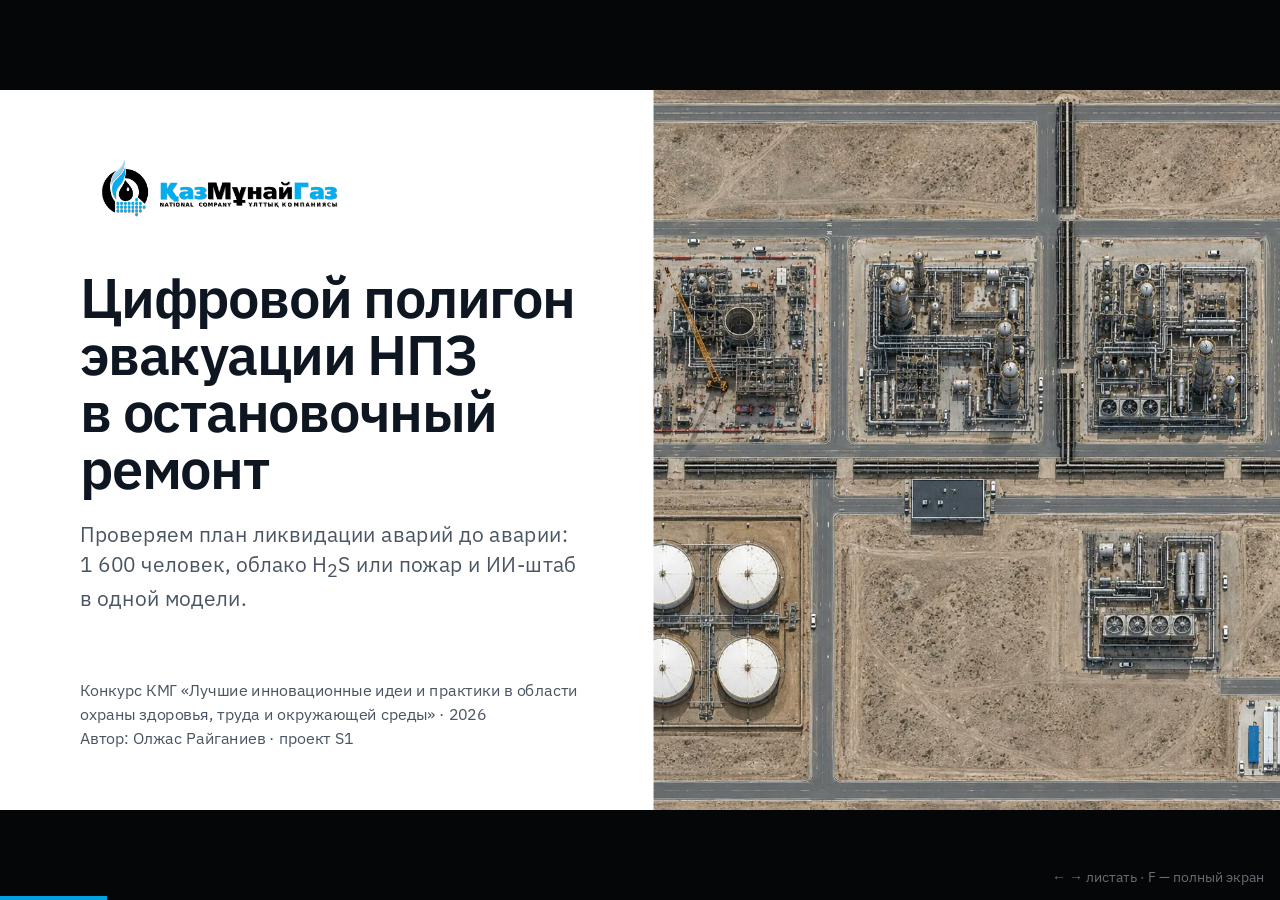
==== presentation/index.html @ f390bd60 "Презентация для конкурса и демо-видео на сайте presentation/: 12 слайдов с логотипом КМГ, анимациями" ====
<!doctype html>
<html lang="ru">
<head>
<meta charset="utf-8">
<meta name="viewport" content="width=device-width,initial-scale=1">
<title>S1 · Цифровой полигон эвакуации НПЗ — презентация</title>
<style>
@font-face{font-family:'IBM Plex Sans';font-weight:400;font-style:normal;font-display:block;src:url(assets/fonts/IBMPlexSans-400-6.woff2) format('woff2');unicode-range:U+0460-052F, U+1C80-1C8A, U+20B4, U+2DE0-2DFF, U+A640-A69F, U+FE2E-FE2F}
@font-face{font-family:'IBM Plex Sans';font-weight:400;font-style:normal;font-display:block;src:url(assets/fonts/IBMPlexSans-400-7.woff2) format('woff2');unicode-range:U+0301, U+0400-045F, U+0490-0491, U+04B0-04B1, U+2116}
@font-face{font-family:'IBM Plex Sans';font-weight:400;font-style:normal;font-display:block;src:url(assets/fonts/IBMPlexSans-400-8.woff2) format('woff2');unicode-range:U+0000-00FF, U+0131, U+0152-0153, U+02BB-02BC, U+02C6, U+02DA, U+02DC, U+0304, U+0308, U+0329, U+2000-206F, U+20AC, U+2122, U+2191, U+2193, U+2212, U+2215, U+FEFF, U+FFFD}
@font-face{font-family:'IBM Plex Sans';font-weight:500;font-style:normal;font-display:block;src:url(assets/fonts/IBMPlexSans-500-9.woff2) format('woff2');unicode-range:U+0460-052F, U+1C80-1C8A, U+20B4, U+2DE0-2DFF, U+A640-A69F, U+FE2E-FE2F}
@font-face{font-family:'IBM Plex Sans';font-weight:500;font-style:normal;font-display:block;src:url(assets/fonts/IBMPlexSans-500-10.woff2) format('woff2');unicode-range:U+0301, U+0400-045F, U+0490-0491, U+04B0-04B1, U+2116}
@font-face{font-family:'IBM Plex Sans';font-weight:500;font-style:normal;font-display:block;src:url(assets/fonts/IBMPlexSans-500-11.woff2) format('woff2');unicode-range:U+0000-00FF, U+0131, U+0152-0153, U+02BB-02BC, U+02C6, U+02DA, U+02DC, U+0304, U+0308, U+0329, U+2000-206F, U+20AC, U+2122, U+2191, U+2193, U+2212, U+2215, U+FEFF, U+FFFD}
@font-face{font-family:'IBM Plex Sans';font-weight:600;font-style:normal;font-display:block;src:url(assets/fonts/IBMPlexSans-600-12.woff2) format('woff2');unicode-range:U+0460-052F, U+1C80-1C8A, U+20B4, U+2DE0-2DFF, U+A640-A69F, U+FE2E-FE2F}
@font-face{font-family:'IBM Plex Sans';font-weight:600;font-style:normal;font-display:block;src:url(assets/fonts/IBMPlexSans-600-13.woff2) format('woff2');unicode-range:U+0301, U+0400-045F, U+0490-0491, U+04B0-04B1, U+2116}
@font-face{font-family:'IBM Plex Sans';font-weight:600;font-style:normal;font-display:block;src:url(assets/fonts/IBMPlexSans-600-14.woff2) format('woff2');unicode-range:U+0000-00FF, U+0131, U+0152-0153, U+02BB-02BC, U+02C6, U+02DA, U+02DC, U+0304, U+0308, U+0329, U+2000-206F, U+20AC, U+2122, U+2191, U+2193, U+2212, U+2215, U+FEFF, U+FFFD}

:root{--ink:#0e1621;--muted:#4a5563;--line:#e3e7ec;--paper:#ffffff;--soft:#f3f6f9;--kmg:#00a3e0;--kmg-ink:#0a6e98;--navy:#0b2a4a;--night:#0c0d10;--night-2:#15161b;--night-line:#2a2b31;--on-night:#f4f4f5;--on-night-2:#b4b6bb;--haz:#d6304b;--haz-n:#f0566f;--fix:#1b6c80;--ok:#1e7b4f}
*{box-sizing:border-box;margin:0;padding:0}
html,body{height:100%;background:#050608;overflow:hidden}
body{font-family:'IBM Plex Sans',system-ui,sans-serif;color:var(--ink);-webkit-font-smoothing:antialiased}
::selection{background:var(--kmg);color:#fff}
#stage{position:absolute;left:50%;top:50%;width:1920px;height:1080px;transform-origin:0 0}
.slide{position:absolute;inset:0;overflow:hidden;opacity:0;visibility:hidden;transition:opacity .55s cubic-bezier(.2,.7,.2,1),transform .55s cubic-bezier(.2,.7,.2,1),visibility 0s .55s;transform:scale(.985)}
.slide.on{opacity:1;visibility:visible;transform:none;transition:opacity .55s cubic-bezier(.2,.7,.2,1),transform .55s cubic-bezier(.2,.7,.2,1),visibility 0s}
.light{background:var(--paper);color:var(--ink)}
.dark{background:var(--night);color:var(--on-night)}
[data-a]{opacity:0;transform:translateY(26px);transition:opacity .7s cubic-bezier(.2,.7,.2,1),transform .7s cubic-bezier(.2,.7,.2,1)}
.on [data-a]{opacity:1;transform:none}
.pad{position:absolute;inset:0;padding:110px 120px 120px}
.top{position:absolute;left:120px;right:120px;top:52px;display:flex;justify-content:space-between;align-items:center;font-size:22px;color:var(--muted)}
.dark .top{color:var(--on-night-2)}
.top img{height:58px;width:auto}
.num{position:absolute;right:120px;bottom:46px;font-size:22px;color:var(--muted);font-variant-numeric:tabular-nums}
.dark .num{color:var(--on-night-2)}
h1{font-size:96px;font-weight:600;letter-spacing:-.025em;line-height:1.02;text-wrap:balance}
h2{font-size:68px;font-weight:600;letter-spacing:-.02em;line-height:1.06;text-wrap:balance;max-width:1600px}
h3{font-size:34px;font-weight:600;line-height:1.2}
p{font-size:30px;line-height:1.45}
.lead{font-size:36px;line-height:1.4;color:var(--muted);max-width:1500px}
.dark .lead{color:var(--on-night-2)}
.k{color:var(--kmg-ink)}.dark .k{color:var(--kmg)}
.haz{color:var(--haz)}.dark .haz{color:var(--haz-n)}
.tab{font-variant-numeric:tabular-nums}
/* 1. титул */
.title-l{position:absolute;left:0;top:0;bottom:0;width:980px;padding:90px 110px 90px 120px;display:flex;flex-direction:column;background:#fff}
.title-l img{width:420px;height:auto}
.title-l h1{margin-top:auto;font-size:84px}
.title-l .lead{margin-top:34px;font-size:32px}
.title-l .meta{margin-top:auto;padding-top:46px;font-size:24px;color:var(--muted);line-height:1.5}
.title-r{position:absolute;left:980px;top:0;right:0;bottom:0;overflow:hidden}
.title-r img{position:absolute;inset:0;width:100%;height:100%;object-fit:cover;animation:drift 24s ease-in-out infinite alternate}
.title-r svg{position:absolute;inset:0}
@keyframes drift{from{transform:scale(1.08) translate(-1%,0)}to{transform:scale(1.18) translate(-4%,-2%)}}
/* фон-снимок для тёмных слайдов */
.bgimg{position:absolute;inset:0;background:url(assets/img/ortho.jpg) center/cover;opacity:.22}
/* строки проблемы */
.rows{margin-top:56px;display:grid;gap:4px;max-width:1500px}
.row{display:grid;grid-template-columns:440px 1fr;gap:40px;padding:22px 0;border-top:1px solid var(--night-line);font-size:32px;line-height:1.35}
.row b{font-weight:600}
.row span{color:var(--on-night-2)}
/* три колонки */
.cols{display:grid;grid-template-columns:repeat(3,1fr);gap:28px;margin-top:72px}
.card{background:var(--soft);border-radius:18px;padding:48px 46px 56px}
.card h3{margin-bottom:16px}
.card p{font-size:30px;line-height:1.45;color:var(--muted)}
.dark .card{background:var(--night-2)}
.dark .card p{color:var(--on-night-2)}
.statement{margin-top:56px;font-size:40px;font-weight:600;line-height:1.3;max-width:1550px;padding-left:0}
/* схема решения */
.flow{display:grid;grid-template-columns:1fr 70px 1.25fr 70px 1fr;align-items:stretch;margin-top:58px}
.flow .col{background:var(--soft);border-radius:18px;padding:34px 36px}
.flow .col.mid{background:var(--navy);color:#fff}
.flow .col h3{font-size:28px;color:var(--kmg-ink);margin-bottom:18px;font-weight:600}
.flow .col.mid h3{color:#7fd3f2}
.flow ul{list-style:none;display:grid;gap:16px}
.flow li{font-size:27px;line-height:1.35}
.flow li small{display:block;font-size:22px;color:var(--muted);margin-top:2px}
.flow .col.mid li small{color:#b9c8da}
.arrow{display:flex;align-items:center;justify-content:center}
.arrow svg{width:46px;height:46px}
.note{margin-top:36px;font-size:26px;color:var(--muted)}
.dark .note{color:var(--on-night-2)}
/* видео */
.vid{position:absolute;left:240px;top:200px;width:1440px;height:810px;border-radius:18px;overflow:hidden;background:#000;border:1px solid var(--night-line)}
.vid video{width:100%;height:100%;display:block;background:#000}
/* итог */
.trio{display:grid;grid-template-columns:repeat(3,1fr);gap:28px;margin-top:44px}
.trio .t{background:var(--night-2);border-radius:20px;padding:30px 40px 34px}
.trio .n{font-size:160px;font-weight:600;line-height:.9;letter-spacing:-.045em;font-variant-numeric:tabular-nums}
.trio .l{margin-top:22px;font-size:30px;line-height:1.3}
.trio .s{margin-top:8px;font-size:24px;color:var(--on-night-2)}
table{border-collapse:collapse;width:100%;font-size:25px;margin-top:26px}
th{font-weight:400;color:var(--on-night-2);text-align:left;padding:12px 16px;font-size:22px}
td{padding:10px 16px;border-top:1px solid var(--night-line)}
td.r,th.r{text-align:right;font-variant-numeric:tabular-nums}
.light th{color:var(--muted)}.light td{border-top-color:var(--line)}
/* инсайты и вклад мер */
.two{display:grid;grid-template-columns:1.05fr 1fr;gap:70px;margin-top:56px}
.ins{display:grid;gap:30px}
.ins div{font-size:30px;line-height:1.38}
.ins b{font-weight:600}
.bars{display:grid;gap:22px}
.bar{display:grid;grid-template-columns:1fr;gap:8px}
.bar .h{display:flex;justify-content:space-between;font-size:26px}
.bar .h b{font-weight:600;font-variant-numeric:tabular-nums}
.bar .tr{height:16px;border-radius:8px;background:var(--soft);overflow:hidden}
.bar .tr i{display:block;height:100%;width:0;background:var(--fix);border-radius:8px;transition:width 1.1s cubic-bezier(.2,.7,.2,1) .4s}
.bar small{font-size:22px;color:var(--muted)}
/* ОТ: плитки */
.grid6{display:grid;grid-template-columns:repeat(3,1fr);gap:24px;margin-top:56px}
.tile{border:1px solid var(--line);border-radius:18px;padding:32px 36px 36px}
.tile h3{font-size:30px;margin-bottom:12px}
.tile p{font-size:27px;color:var(--muted);line-height:1.42}
.tile .w{font-size:22px;color:var(--kmg-ink);font-weight:500;margin-bottom:14px}
/* критерии */
.crit{display:grid;grid-template-columns:repeat(3,1fr);gap:28px;margin-top:56px}
.crit .c{border-radius:20px;padding:40px 40px 44px;background:var(--soft)}
.crit .cn{font-size:26px;font-weight:600;color:#fff;background:var(--kmg-ink);width:52px;height:52px;border-radius:50%;display:grid;place-items:center;margin-bottom:24px}
.crit h3{font-size:32px;margin-bottom:18px}
.crit ul{list-style:none;display:grid;gap:14px}
.crit li{font-size:28px;line-height:1.4;color:var(--muted);padding-left:24px;position:relative}
.crit li::before{content:"";position:absolute;left:0;top:14px;width:10px;height:10px;border-radius:50%;background:var(--kmg)}
.crit li b{color:var(--ink);font-weight:600}
/* план */
.gantt{margin-top:64px;position:relative}
.weeks{display:grid;grid-template-columns:repeat(16,1fr);gap:6px}
.weeks i{height:22px;border-radius:5px;background:var(--soft)}
.weeks i.a{background:#cfe9f5}.weeks i.b{background:#9fd6ee}.weeks i.c{background:#5cbde6}.weeks i.d{background:var(--kmg-ink)}
.wl{display:grid;grid-template-columns:repeat(16,1fr);gap:6px;margin-top:10px;font-size:20px;color:var(--muted);text-align:center}
.gates{display:grid;grid-template-columns:repeat(4,1fr);gap:24px;margin-top:46px}
.gate{border-top:4px solid var(--kmg-ink);padding-top:20px}
.gate b{display:block;font-size:28px;font-weight:600}
.gate span{display:block;font-size:22px;color:var(--kmg-ink);margin:4px 0 10px;font-weight:500}
.gate p{font-size:26px;color:var(--muted);line-height:1.4}
.need{margin-top:52px;font-size:27px;color:var(--muted);line-height:1.5}
.need b{color:var(--ink);font-weight:600}
/* финал */
.end-links{margin-top:56px;display:grid;gap:18px;font-size:32px}
.end-links span{color:var(--muted);display:inline-block;width:200px}
.end-logo{position:absolute;right:120px;top:90px;width:360px;height:auto}
/* навигация */
#bar{position:fixed;left:0;bottom:0;height:4px;background:var(--kmg);width:0;transition:width .4s;z-index:5}
#hint{position:fixed;right:16px;bottom:14px;font:14px 'IBM Plex Sans',sans-serif;color:#8a8f98;z-index:5;opacity:.75;transition:opacity .4s}
#nav{position:fixed;left:0;right:0;bottom:12px;display:flex;justify-content:center;gap:8px;z-index:5;opacity:0;transition:opacity .25s}
body:hover #nav{opacity:1}
#nav button{font:500 15px 'IBM Plex Sans',sans-serif;border:0;border-radius:999px;padding:8px 16px;background:#20232a;color:#e8eaee;cursor:pointer}
#nav button:hover{background:#2d313a}
#nav button:focus-visible{outline:2px solid var(--kmg);outline-offset:2px}
@media (prefers-reduced-motion:reduce){*,[data-a],.slide{transition:none!important;animation:none!important}}
@media print{html,body{overflow:visible;background:#fff}#stage{position:static;transform:none!important}.slide{position:relative;opacity:1;visibility:visible;transform:none;page-break-after:always;width:1920px;height:1080px}[data-a]{opacity:1;transform:none}#bar,#hint,#nav{display:none}}
</style>
</head>
<body>
<div id="stage">

<!-- 1 -->
<section class="slide light" data-title="Титул">
  <div class="title-l">
    <img src="assets/img/kmg-wide.png" alt="АО НК «КазМунайГаз»" data-a>
    <h1 data-a>Цифровой полигон эвакуации НПЗ в остановочный ремонт</h1>
    <p class="lead" data-a>Проверяем план ликвидации аварий до аварии: 1 600 человек, облако H<sub>2</sub>S или пожар и ИИ-штаб в одной модели.</p>
    <div class="meta" data-a>Конкурс КМГ «Лучшие инновационные идеи и практики в области охраны здоровья, труда и окружающей среды» · 2026<br>Автор: Олжас Райганиев · проект S1</div>
  </div>
  <div class="title-r"><img src="assets/img/ortho.jpg" alt="Вид сверху на площадку НПЗ «Демо» (сгенерированный снимок)">
    <svg viewBox="0 0 940 1080" preserveAspectRatio="none"><defs><radialGradient id="g" cx="0" cy="0" r="1"><stop offset="0" stop-color="#f0566f" stop-opacity=".55"/><stop offset="1" stop-color="#f0566f" stop-opacity="0"/></radialGradient></defs></svg>
  </div>
</section>

<!-- 2 -->
<section class="slide dark" data-title="Проблема">
  <div class="bgimg"></div>
  <div class="top"><span>Проблема</span></div>
  <div class="pad">
    <h2 data-a>В остановочный ремонт ПЛА работает в условиях, под которые его не писали</h2>
    <div class="rows">
      <div class="row" data-a><b>Людей в разы больше</b><span>1 600 на площадке, большинство — подрядчики, многие впервые и не знают свой пункт сбора</span></div>
      <div class="row" data-a><b>Другая планировка</b><span>Ограждения, леса и техника закрывают проходы — у зоны остаётся один выход</span></div>
      <div class="row" data-a><b>Выход медленнее</b><span>В аппаратах, на лесах и в шумных зонах тревогу слышат позже</span></div>
      <div class="row" data-a><b>Жёсткие пункты сбора</b><span class="">При неблагоприятном ветре люди идут по ПЛА <span class="haz">через облако H<sub>2</sub>S</span></span></div>
      <div class="row" data-a><b>Медленный учёт</b><span>Бумажная отметка собирает очереди; штаб долго не знает, кого не досчитались</span></div>
    </div>
  </div>
  <div class="num">2 / 12</div>
</section>

<!-- 3 -->
<section class="slide light" data-title="Почему нечем проверить">
  <div class="top"><span>Почему это не проверить заранее</span><img src="assets/img/kmg-wide.png" alt=""></div>
  <div class="pad">
    <h2 data-a>Сегодня ПЛА на ремонт проверяют одной погодой и одной расстановкой</h2>
    <div class="cols">
      <div class="card" data-a><h3>Полевое учение</h3><p>Одна погода, одна схема ограждений. Останавливает работы, повторить на другом ветре нельзя.</p></div>
      <div class="card" data-a><h3>Настольное учение штаба</h3><p>Короткий сценарий без реалистичных докладов: штаб не видит, к чему приводят его решения.</p></div>
      <div class="card" data-a><h3>Симуляторы эвакуации</h3><p>Считают движение людей, но без облака по ветру и без решений штаба.</p></div>
    </div>
    <p class="statement" data-a>Связки «облако по ветру + люди по нарядам + решения штаба» для площадки ремонта нет — <span class="k">её и даёт S1</span>.</p>
  </div>
  <div class="num">3 / 12</div>
</section>

<!-- 4 -->
<section class="slide light" data-title="Решение">
  <div class="top"><span>Решение</span><img src="assets/img/kmg-wide.png" alt=""></div>
  <div class="pad">
    <h2 data-a>S1 — настольный полигон: аварию в ремонт можно прожить сотни раз до того, как она случится</h2>
    <div class="flow">
      <div class="col" data-a><h3>Данные площадки</h3><ul>
        <li>Генплан и ограждения ремонта<small>DXF / GeoJSON, даты установки</small></li>
        <li>Наряды e-PTW и СКУД<small>обезличенно: зона, время, вид работ</small></li>
        <li>ПЛА как набор правил<small>закрепление ПС, тревога, отсечка</small></li>
        <li>Метеоархив<small>ветер и класс устойчивости, 3 года</small></li></ul></div>
      <div class="arrow" data-a><svg viewBox="0 0 24 24" fill="none" stroke="#0a6e98" stroke-width="1.8" stroke-linecap="round" stroke-linejoin="round"><path d="M4 12h15M13 6l6 6-6 6"/></svg></div>
      <div class="col mid" data-a><h3>Модель</h3><ul>
        <li>Люди: агент на каждого<small>реакция по виду работ, скорость по плотности, «к своим» в городок</small></li>
        <li>Облако H₂S или пожар<small>по ветру, смена ветра, отсечка, дозы AEGL-2/3</small></li>
        <li>ИИ-штаб: РЛА, ГСО, учёт, подрядчики<small>неполная информация, команды из закрытого списка</small></li></ul></div>
      <div class="arrow" data-a><svg viewBox="0 0 24 24" fill="none" stroke="#0a6e98" stroke-width="1.8" stroke-linecap="round" stroke-linejoin="round"><path d="M4 12h15M13 6l6 6-6 6"/></svg></div>
      <div class="col" data-a><h3>Результат</h3><ul>
        <li>Узкие места<small>один выход, ПС под ветром, очереди</small></li>
        <li>Правки ПЛА с вкладом каждой<small>на тех же людях и погодах</small></li>
        <li>Тренажёр штаба<small>люди вместо агентов, разбор</small></li>
        <li>Отчёт для ПБиОТ<small>PDF и DOCX, русский и казахский</small></li></ul></div>
    </div>
    <p class="note" data-a>Модель становится основанием для правок ПЛА только после сверки с учебной эвакуацией: расхождение не более 15%.</p>
  </div>
  <div class="num">4 / 12</div>
</section>

<!-- 5 -->
<section class="slide dark" data-title="Живой показ">
  <div class="top"><span>Живой показ прототипа · 66 секунд</span><span>npz-evacuation-prototype.onrender.com</span></div>
  <div class="vid" data-a><video id="demo" src="assets/demo.mp4" poster="assets/demo.jpg" controls preload="metadata" playsinline></video></div>
  <div class="num">5 / 12</div>
</section>

<!-- 6 -->
<section class="slide dark" data-title="Результат">
  <div class="bgimg" style="opacity:.12"></div>
  <div class="top"><span>Результат на синтетической площадке · утечка H₂S на Клаусе</span></div>
  <div class="pad">
    <h2 data-a>Те же 1 600 человек и та же погода — меняются только правила</h2>
    <div class="trio">
      <div class="t" data-a><div class="n" data-count="210">210</div><div class="l">ПЛА как написан</div><div class="s">неучтённые по спискам на 30-й минуте</div></div>
      <div class="t" data-a><div class="n k" data-count="24">24</div><div class="l">ПЛА с 7 правками</div><div class="s">в 8,8 раза меньше</div></div>
      <div class="t" data-a><div class="n" style="color:#7fd3f2" data-count="7">7</div><div class="l">Правки + ИИ-штаб</div><div class="s">штаб закрыл ПС-3 под облаком на 2-й минуте</div></div>
    </div>
    <table data-a>
      <tr><th>Сценарий</th><th class="r">Неучтённые: как написан → с правками → + штаб</th><th class="r">Тяжёлая доза: те же три</th></tr>
      <tr><td>Утечка H₂S на Клаусе</td><td class="r">210 → 24 → 7</td><td class="r">19 → 0 → 0</td></tr>
      <tr><td>Выброс при вскрытии аппарата на АВТ-3</td><td class="r">269 → 31 → 11</td><td class="r">100 → 0 → 0</td></tr>
      <tr><td>Утечка со сменой ветра</td><td class="r">210 → 24 → 19</td><td class="r">4 → 18 → 0</td></tr>
      <tr><td>Пожар пролива у эстакады</td><td class="r">207 → 35 → 8</td><td class="r">21 → 17 → 30</td></tr>
    </table>
  </div>
  <div class="num">6 / 12</div>
</section>

<!-- 7 -->
<section class="slide light" data-title="Что показала модель">
  <div class="top"><span>Что показала модель</span><img src="assets/img/kmg-wide.png" alt=""></div>
  <div class="pad">
    <h2 data-a>Не все правки одинаково полезны — и правила не заменяют штаб</h2>
    <div class="two">
      <div class="ins">
        <div data-a><b>В 6–9 раз меньше неучтённых</b> с семью правками ПЛА во всех четырёх сценариях.</div>
        <div data-a><b>На 24 погодах</b> тяжёлые дозы на Клаусе были в 9 вариантах из 24, с правками — в 2; на АВТ-3 — в 6 и 3.</div>
        <div data-a><b>Смена ветра:</b> ПС, выбранный «по ветру» в момент тревоги, оказался под облаком — тяжёлых доз 4 → 18. Штаб перенаправил людей: 0.</div>
        <div data-a><b class="haz">Не всё сработало:</b> при пожаре правки и штаб ускорили учёт, но тяжёлых ожогов не убавили (21 → 30). Меры против газа не решают задачу пожара — это тема для пилота.</div>
      </div>
      <div data-a>
        <h3 style="margin-bottom:28px">Вклад каждой правки: минус неучтённых на 15-й минуте, Клаус</h3>
        <div class="bars">
          <div class="bar"><div class="h"><span>Электронная отметка на ПС</span><b>−210</b></div><div class="tr"><i data-w="100"></i></div></div>
          <div class="bar"><div class="h"><span>Инструктаж новичков и обзвон городка</span><b>−94</b></div><div class="tr"><i data-w="45"></i></div></div>
          <div class="bar"><div class="h"><span>ПС по ветру и резервный ПС-6</span><b>−11</b></div><div class="tr"><i data-w="5.2"></i></div><small>но через облако: 258 → 28 человек</small></div>
          <div class="bar"><div class="h"><span>Отсечка источника за 6 минут</span><b>−1</b></div><div class="tr"><i data-w="1"></i></div><small>зато доза выше AEGL-2: 61 → 18</small></div>
        </div>
      </div>
    </div>
  </div>
  <div class="num">7 / 12</div>
</section>

<!-- 8 -->
<section class="slide light" data-title="Охрана труда">
  <div class="top"><span>Как это работает на охрану труда и промышленную безопасность</span><img src="assets/img/kmg-wide.png" alt=""></div>
  <div class="pad">
    <h2 data-a>S1 встраивается в процессы ОТ и ПБ, которые уже есть на каждом НПЗ</h2>
    <div class="grid6">
      <div class="tile" data-a><div class="w">Работник подрядчика</div><h3>Знает, куда идти</h3><p>Памятка «куда идти при каком ветре» для каждой зоны — на русском и казахском, на вводном инструктаже.</p></div>
      <div class="tile" data-a><div class="w">Наряд-допуск</div><h3>Люди — из e-PTW</h3><p>Видно, сколько человек в аппаратах и на лесах в момент тревоги и сколько времени им нужно на выход.</p></div>
      <div class="tile" data-a><div class="w">План ликвидации аварий</div><h3>Правки до остановки</h3><p>Узкие места находятся до установки ограждений, вклад каждой правки — в цифрах.</p></div>
      <div class="tile" data-a><div class="w">Штаб ликвидации</div><h3>Тренировка без остановки работ</h3><p>Настольное учение на реалистичных докладах и разбор: как решения изменили число неучтённых.</p></div>
      <div class="tile" data-a><div class="w">Учебная тревога</div><h3>Хронометраж в дело</h3><p>Данные учения становятся проверкой модели, а не формальностью отчёта.</p></div>
      <div class="tile" data-a><div class="w">Персональные данные</div><h3>Ноль ФИО и ИИН</h3><p>Обезличивание при импорте, работа целиком в контуре КМГ, журнал аудита.</p></div>
    </div>
  </div>
  <div class="num">8 / 12</div>
</section>

<!-- 9 -->
<section class="slide light" data-title="Критерии конкурса">
  <div class="top"><span>Соответствие критериям конкурса</span><img src="assets/img/kmg-wide.png" alt=""></div>
  <div class="pad">
    <h2 data-a>Три критерия оценки — три ответа проекта</h2>
    <div class="crit">
      <div class="c" data-a><div class="cn">1</div><h3>Лидерство в ПБ, ОТ и ОС</h3><ul>
        <li><b>Проверка до аварии,</b> а не разбор после неё</li>
        <li>Штаб тренируется на реалистичных докладах</li>
        <li>ИИ-штаб — тренажёр; решения принимает человек</li></ul></div>
      <div class="c" data-a><div class="cn">2</div><h3>Тиражирование на группу КМГ</h3><ul>
        <li><b>Любой НПЗ, ГПЗ, УПН, терминал</b> и крупная площадка ремонта</li>
        <li>Меняются генплан, люди и ПЛА — модель та же</li>
        <li>Данные e-PTW, СКУД и метеостанций есть во всех ДЗО; размещение в контуре КМГ</li></ul></div>
      <div class="c" data-a><div class="cn">3</div><h3>Ценность: риски, инциденты, затраты</h3><ul>
        <li><b>−186 неучтённых</b> на 30-й минуте; тяжёлые дозы на погодах 9 → 2 из 24</li>
        <li>Узкие места находятся до установки ограждений</li>
        <li>Часть полевых учений заменяется настольными; правки внедряются до ремонта</li></ul></div>
    </div>
  </div>
  <div class="num">9 / 12</div>
</section>

<!-- 10 -->
<section class="slide light" data-title="Внедрение">
  <div class="top"><span>Внедрение</span><img src="assets/img/kmg-wide.png" alt=""></div>
  <div class="pad">
    <h2 data-a>MVP за 16 недель на одной установке, с решением на каждых воротах</h2>
    <div class="gantt" data-a>
      <div class="weeks"><i class="a"></i><i class="a"></i><i class="a"></i><i class="b"></i><i class="b"></i><i class="b"></i><i class="b"></i><i class="b"></i><i class="b"></i><i class="c"></i><i class="c"></i><i class="c"></i><i class="c"></i><i class="c"></i><i class="d"></i><i class="d"></i></div>
      <div class="wl"><span>1</span><span>2</span><span>3</span><span>4</span><span>5</span><span>6</span><span>7</span><span>8</span><span>9</span><span>10</span><span>11</span><span>12</span><span>13</span><span>14</span><span>15</span><span>16</span></div>
    </div>
    <div class="gates">
      <div class="gate" data-a><b>Ворота 0 · данные</b><span>неделя 3</span><p>Генплан, ограждения, ПЛА, выгрузки e-PTW и СКУД, метеоархив; дата учения</p></div>
      <div class="gate" data-a><b>Ворота 1 · ядро</b><span>неделя 9</span><p>2 000 агентов за 2 минуты, эталонные геометрии ≤ 10%, ИИ-штаб: 100% валидных команд</p></div>
      <div class="gate" data-a><b>Ворота 2 · учение</b><span>неделя 14</span><p>Учебная эвакуация сверена ≤ 15%, настольное учение штаба, узкие места на экспертизе</p></div>
      <div class="gate" data-a><b>Ворота 3 · решение</b><span>неделя 16</span><p>Критерии приёмки оценены, итоговый отчёт, решение о тиражировании</p></div>
    </div>
    <p class="need" data-a><b>От ДЗО:</b> генплан пилотной установки, график ремонта, действующий ПЛА, обезличенные выгрузки e-PTW и СКУД, метеоархив за 3 года, дата учебной эвакуации, сервер в контуре и контакты ПБиОТ, разработчика ПЛА и ГСО.</p>
  </div>
  <div class="num">10 / 12</div>
</section>

<!-- 11 -->
<section class="slide dark" data-title="Безопасность и ограничения">
  <div class="top"><span>Безопасность и честные ограничения</span></div>
  <div class="pad">
    <h2 data-a>Инструмент сравнения вариантов и тренажёр — не прогноз и не автопилот</h2>
    <div class="cols" style="grid-template-columns:1fr 1fr">
      <div class="card" data-a><h3>Работает внутри контура КМГ</h3><p style="margin-top:6px">On-prem в ЦОД ДЗО, локальная языковая модель с открытыми весами, без облачных API. ФИО и ИИН в систему не попадают. Журнал аудита всех прогонов и решений штаба. Один seed — одинаковый результат.</p></div>
      <div class="card" data-a><h3>Что модель не делает</h3><p style="margin-top:6px">Не заменяет декларацию промбезопасности и сертифицированное ПО расчёта зон. Не управляет реальной эвакуацией. Минуты для ПЛА берутся только после сверки с учением; ИИ-штаб на аварии решений не принимает.</p></div>
    </div>
    <p class="note" data-a>В прототипе все данные синтетические: площадка, люди, подрядчики, наряды, погода и учение вымышлены, снимок площадки сгенерирован.</p>
  </div>
  <div class="num">11 / 12</div>
</section>

<!-- 12 -->
<section class="slide light" data-title="Предложение">
  <img class="end-logo" src="assets/img/kmg-wide.png" alt="АО НК «КазМунайГаз»" data-a>
  <div class="pad" style="padding-top:240px">
    <h1 data-a style="max-width:1450px">Пилот S1 на одной установке в ближайший остановочный ремонт</h1>
    <p class="lead" data-a style="margin-top:36px">Правки ПЛА — до аварии, а не после.</p>
    <div class="end-links" data-a>
      <div><span>Прототип</span><b class="k">npz-evacuation-prototype.onrender.com</b></div>
      <div><span>Код</span><b>github.com/BlackJoker00753/NPZ-evacuation-prototype</b></div>
      <div><span>Автор</span><b>Олжас Райганиев</b></div>
    </div>
  </div>
  <div class="num">12 / 12</div>
</section>

</div>
<div id="bar"></div>
<div id="hint">← → листать · F — полный экран</div>
<div id="nav"><button type="button" id="prev" aria-label="Назад">Назад</button><button type="button" id="fs">Полный экран</button><button type="button" id="next" aria-label="Дальше">Дальше</button></div>
<script>
const slides = [...document.querySelectorAll('.slide')], stage = document.getElementById('stage'), video = document.getElementById('demo');
let cur = 0;
function fit() { const k = Math.min(innerWidth / 1920, innerHeight / 1080); stage.style.transform = `scale(${k}) translate(-50%,-50%)`; stage.style.transformOrigin = '0 0' }
function count(el) { const to = +el.dataset.count, t0 = performance.now(), d = 1100; const step = now => { const p = Math.min(1, (now - t0) / d), e = 1 - Math.pow(1 - p, 3); el.textContent = Math.round(to * e).toLocaleString('ru-RU'); if (p < 1) requestAnimationFrame(step) }; if (matchMedia('(prefers-reduced-motion: reduce)').matches) el.textContent = to; else requestAnimationFrame(step) }
function show(n) {
  n = Math.max(0, Math.min(slides.length - 1, n)); const prev = slides[cur]; cur = n; const s = slides[n];
  slides.forEach(x => x.classList.toggle('on', x === s));
  s.querySelectorAll('[data-a]').forEach((el, i) => el.style.transitionDelay = (s.classList.contains('on') ? 120 + i * 85 : 0) + 'ms');
  s.querySelectorAll('[data-count]').forEach(count);
  slides.forEach(x => x.querySelectorAll('.bar i').forEach(i => i.style.width = x === s ? i.dataset.w + '%' : '0'));
  if (video) { if (s.contains(video)) { video.play().catch(() => {}) } else if (!video.paused) video.pause() }
  document.getElementById('bar').style.width = (100 * (n + 1) / slides.length) + '%';
  history.replaceState(null, '', '#' + (n + 1)); document.title = (n + 1) + ' · ' + s.dataset.title + ' — S1';
}
addEventListener('resize', fit); fit();
addEventListener('keydown', e => { if (['ArrowRight', 'PageDown', ' ', 'Enter'].includes(e.key)) { if (e.target === video && e.key === ' ') return; e.preventDefault(); show(cur + 1) } else if (['ArrowLeft', 'PageUp', 'Backspace'].includes(e.key)) { e.preventDefault(); show(cur - 1) } else if (e.key === 'Home') show(0); else if (e.key === 'End') show(slides.length - 1); else if (e.key.toLowerCase() === 'f' || e.key.toLowerCase() === 'а') toggleFs() });
function toggleFs() { if (document.fullscreenElement) document.exitFullscreen(); else document.documentElement.requestFullscreen().catch(() => {}) }
document.getElementById('next').onclick = () => show(cur + 1); document.getElementById('prev').onclick = () => show(cur - 1); document.getElementById('fs').onclick = toggleFs;
let tx = null; addEventListener('touchstart', e => tx = e.touches[0].clientX, { passive: true }); addEventListener('touchend', e => { if (tx == null) return; const d = e.changedTouches[0].clientX - tx; if (Math.abs(d) > 50) show(cur + (d < 0 ? 1 : -1)); tx = null });
setTimeout(() => document.getElementById('hint').style.opacity = 0, 5000);
show((parseInt(location.hash.slice(1), 10) || 1) - 1);
</script>
</body>
</html>
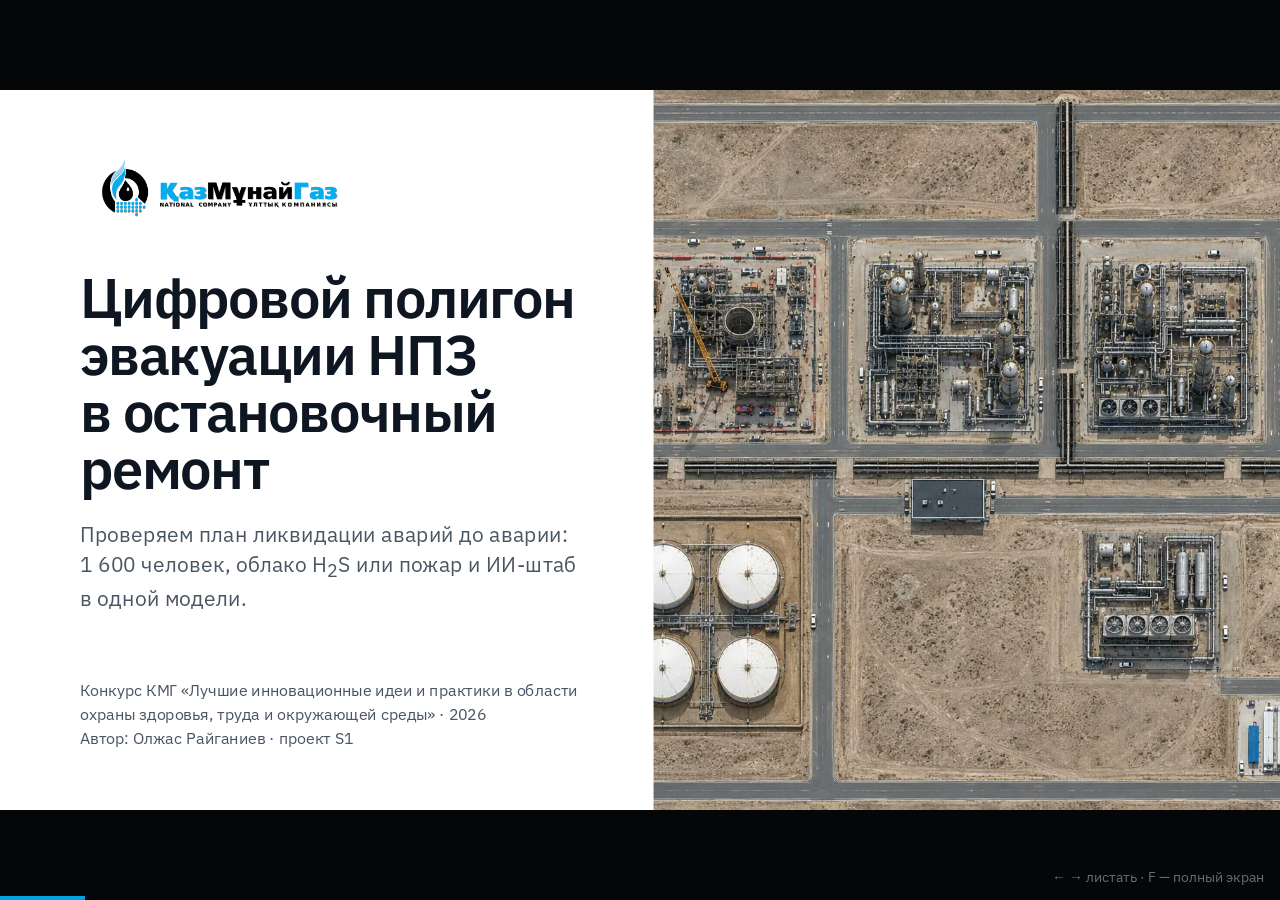
==== commit a09cbeef: "Презентация: слайды по трём критериям конкурса и калькулятор ценности Отдельные слайды: воздействие " ====
--- a/presentation/index.html
+++ b/presentation/index.html
@@ -122,6 +122,68 @@
 .crit li{font-size:28px;line-height:1.4;color:var(--muted);padding-left:24px;position:relative}
 .crit li::before{content:"";position:absolute;left:0;top:14px;width:10px;height:10px;border-radius:50%;background:var(--kmg)}
 .crit li b{color:var(--ink);font-weight:600}
+.dark .crit .c{background:var(--night-2)}
+.dark .crit h3{color:var(--on-night)}
+.dark .crit li{color:var(--on-night-2)}.dark .crit li b{color:var(--on-night)}
+.dark .crit .cn{background:var(--kmg)}
+.crit.q h3{font-size:28px;line-height:1.3;min-height:148px}
+/* критерий 1 */
+.trio.hse .t{padding:30px 38px 34px}
+.trio .w{font-size:22px;font-weight:500;color:var(--kmg);margin-bottom:12px;letter-spacing:.01em}
+.n2{font-size:104px;font-weight:600;line-height:1;letter-spacing:-.04em;white-space:nowrap}
+.n2 em{font-style:normal;font-weight:400;color:var(--on-night-2);font-size:.6em;vertical-align:.18em;margin:0 .06em}
+.hse-row{display:grid;grid-template-columns:1fr 1fr;gap:28px;margin-top:26px}
+.hse-row div{border-top:1px solid var(--night-line);padding-top:18px;font-size:26px;line-height:1.4}
+.hse-row b{display:block;font-weight:600;margin-bottom:4px}
+.hse-row span{color:var(--on-night-2)}
+/* критерий 2 */
+.rep{display:grid;grid-template-columns:640px 1fr;gap:36px;margin-top:44px}
+.rep-l{display:grid;gap:18px;align-content:start}
+.rep-box{border-radius:18px;padding:26px 32px 28px}
+.rep-box.keep{background:var(--navy);color:#fff}
+.rep-box.load{background:var(--soft)}
+.rep-box h3{font-size:24px;margin-bottom:12px;color:var(--kmg-ink)}
+.rep-box.keep h3{color:#7fd3f2}
+.rep-box ul{list-style:none;display:grid;gap:7px}
+.rep-box li{font-size:24px;line-height:1.35}
+.rep-box li small{font-size:20px;color:var(--muted);margin-left:6px}
+.rep-r{display:grid;grid-template-columns:1fr 1fr;gap:18px}
+.rep-r .tile{padding:24px 30px 26px}
+.rep-r .tile h3{font-size:28px;margin-bottom:8px}
+.rep-r .tile p{font-size:23px;line-height:1.4}
+.rep-r .tile .w{font-size:19px;margin-bottom:10px}
+.steps{display:grid;grid-template-columns:repeat(3,auto) 1fr;gap:0 34px;align-items:end;margin-top:30px;border-top:4px solid var(--kmg-ink);padding-top:18px}
+.steps b{display:block;font-size:24px;font-weight:600}
+.steps span{display:block;font-size:20px;color:var(--muted);margin-top:2px}
+.steps p{font-size:22px;line-height:1.35;text-align:right;color:var(--muted)}
+.steps p b{display:inline;font-size:inherit;color:var(--ink)}
+.steps p i{font-style:normal;font-size:20px;display:block}
+/* критерий 3: калькулятор */
+.calc{display:grid;grid-template-columns:1fr 1fr 600px;gap:34px;margin-top:34px}
+.cg h3{font-size:24px;display:flex;align-items:center;gap:12px;margin-bottom:8px}
+.cg h3 i{font-style:normal;font-size:18px;font-weight:600;color:#fff;background:var(--kmg-ink);width:32px;height:32px;border-radius:50%;display:grid;place-items:center;flex:none}
+.sl{display:grid;grid-template-columns:1fr auto;align-items:baseline;gap:0 16px;padding:9px 0 3px;border-top:1px solid var(--line);cursor:pointer}
+.sl span{font-size:21px;color:var(--muted);line-height:1.3}
+.sl b{font-size:24px;font-weight:600;font-variant-numeric:tabular-nums}
+.sl input{grid-column:1/-1;width:100%;height:30px;accent-color:var(--kmg-ink);cursor:pointer}
+.sl input:focus-visible{outline:2px solid var(--kmg);outline-offset:2px;border-radius:4px}
+.res{background:var(--navy);color:#fff;border-radius:20px;padding:30px 36px 30px;display:flex;flex-direction:column}
+.res .rl{font-size:22px;color:#b9c8da}
+.res .big{font-size:120px;font-weight:600;letter-spacing:-.04em;line-height:1;margin:8px 0 18px;color:#7fd3f2}
+.res .big small{font-size:30px;font-weight:500;letter-spacing:0;margin-left:14px;color:#fff}
+.rb{margin-bottom:12px}
+.rb div{display:flex;justify-content:space-between;font-size:21px;color:#d5deea}
+.rb b{font-weight:600;color:#fff;font-variant-numeric:tabular-nums}
+.rb i{display:block;height:8px;border-radius:4px;background:rgba(255,255,255,.12);margin-top:6px;overflow:hidden}
+.rb em{display:block;height:100%;background:#7fd3f2;border-radius:4px;transition:width .35s cubic-bezier(.2,.7,.2,1)}
+.r3{margin:10px 0 18px;border-top:1px solid rgba(255,255,255,.18);padding-top:12px;display:grid;gap:7px}
+.r3 div{display:flex;justify-content:space-between;gap:16px;font-size:21px;color:#d5deea}
+.r3 b{color:#fff;font-weight:600;font-variant-numeric:tabular-nums;white-space:nowrap}
+.r3 .tot{font-size:26px;color:#fff}.r3 .tot b{color:#7fd3f2}
+#calc-reset{margin-top:auto;align-self:flex-start;font:500 19px 'IBM Plex Sans',sans-serif;color:#d5deea;background:transparent;border:1px solid rgba(255,255,255,.3);border-radius:999px;padding:8px 18px;cursor:pointer}
+#calc-reset:hover{background:rgba(255,255,255,.08)}
+#calc-reset:focus-visible{outline:2px solid #7fd3f2;outline-offset:2px}
+.cnote{margin-top:22px;font-size:21px;color:var(--muted);line-height:1.45;max-width:1680px}
 /* план */
 .gantt{margin-top:64px;position:relative}
 .weeks{display:grid;grid-template-columns:repeat(16,1fr);gap:6px}
@@ -181,7 +243,7 @@
       <div class="row" data-a><b>Медленный учёт</b><span>Бумажная отметка собирает очереди; штаб долго не знает, кого не досчитались</span></div>
     </div>
   </div>
-  <div class="num">2 / 12</div>
+  <div class="num"></div>
 </section>
 
 <!-- 3 -->
@@ -196,7 +258,7 @@
     </div>
     <p class="statement" data-a>Связки «облако по ветру + люди по нарядам + решения штаба» для площадки ремонта нет — <span class="k">её и даёт S1</span>.</p>
   </div>
-  <div class="num">3 / 12</div>
+  <div class="num"></div>
 </section>
 
 <!-- 4 -->
@@ -224,14 +286,14 @@
     </div>
     <p class="note" data-a>Модель становится основанием для правок ПЛА только после сверки с учебной эвакуацией: расхождение не более 15%.</p>
   </div>
-  <div class="num">4 / 12</div>
+  <div class="num"></div>
 </section>
 
 <!-- 5 -->
 <section class="slide dark" data-title="Живой показ">
   <div class="top"><span>Живой показ прототипа · 66 секунд</span><span>npz-evacuation-prototype.onrender.com</span></div>
   <div class="vid" data-a><video id="demo" src="assets/demo.mp4" poster="assets/demo.jpg" controls preload="metadata" playsinline></video></div>
-  <div class="num">5 / 12</div>
+  <div class="num"></div>
 </section>
 
 <!-- 6 -->
@@ -253,7 +315,7 @@
       <tr><td>Пожар пролива у эстакады</td><td class="r">207 → 35 → 8</td><td class="r">21 → 17 → 30</td></tr>
     </table>
   </div>
-  <div class="num">6 / 12</div>
+  <div class="num"></div>
 </section>
 
 <!-- 7 -->
@@ -279,12 +341,32 @@
       </div>
     </div>
   </div>
-  <div class="num">7 / 12</div>
-</section>
-
-<!-- 8 -->
+  <div class="num"></div>
+</section>
+
+<!-- К1 -->
+<section class="slide dark" data-title="Критерий 1 · Здоровье, безопасность, среда">
+  <div class="bgimg" style="opacity:.1"></div>
+  <div class="top"><span>Критерий 1 · Воздействие на здоровье, безопасность труда и окружающую среду</span></div>
+  <div class="pad">
+    <h2 data-a>Меньше людей в облаке, меньше тяжёлых доз, меньше выброс — и всё это до аварии</h2>
+    <div class="trio hse">
+      <div class="t" data-a><div class="w">Здоровье</div><div class="n2 tab">9 <em>→</em> <span class="k">2</span></div><div class="l">погод из 24, при которых есть тяжёлые дозы H₂S</div><div class="s">утечка на Клаусе, ПЛА как написан → с правками; на АВТ-3 — 6 → 3</div></div>
+      <div class="t" data-a><div class="w">Безопасность труда</div><div class="n2 tab">210 <em>→</em> <span class="k">24</span></div><div class="l">неучтённых по спискам на 30-й минуте</div><div class="s">по пути на пункт сбора через облако прошли 258 → 28 человек</div></div>
+      <div class="t" data-a><div class="w">Окружающая среда</div><div class="n2 tab">360 <em>→</em> <span class="k">144</span></div><div class="l">кг H₂S в атмосферу за аварию на Клаусе</div><div class="s">отсечка источника за 6 минут вместо 15: выброс −60%, облако уходит на 9 минут раньше</div></div>
+    </div>
+    <div class="hse-row" data-a>
+      <div><b>Учения без вреда</b><span>Настольное учение вместо полевого: 1 600 человек не стоят на ветру, в жару и мороз, работы в аппаратах не прерываются на полпути.</span></div>
+      <div><b>Профилактика, а не разбор</b><span>Узкие места ПЛА находятся до установки ограждений, а не в акте расследования.</span></div>
+    </div>
+    <p class="note" data-a>Синтетическая площадка, 1 600 человек, одинаковые люди и погода во всех вариантах. Для реальной площадки цифры подтверждаются сверкой с учебной эвакуацией.</p>
+  </div>
+  <div class="num"></div>
+</section>
+
+<!-- ОТ и ПБ -->
 <section class="slide light" data-title="Охрана труда">
-  <div class="top"><span>Как это работает на охрану труда и промышленную безопасность</span><img src="assets/img/kmg-wide.png" alt=""></div>
+  <div class="top"><span>Критерий 1 · Как S1 встраивается в охрану труда и промышленную безопасность</span><img src="assets/img/kmg-wide.png" alt=""></div>
   <div class="pad">
     <h2 data-a>S1 встраивается в процессы ОТ и ПБ, которые уже есть на каждом НПЗ</h2>
     <div class="grid6">
@@ -296,30 +378,114 @@
       <div class="tile" data-a><div class="w">Персональные данные</div><h3>Ноль ФИО и ИИН</h3><p>Обезличивание при импорте, работа целиком в контуре КМГ, журнал аудита.</p></div>
     </div>
   </div>
-  <div class="num">8 / 12</div>
-</section>
-
-<!-- 9 -->
-<section class="slide light" data-title="Критерии конкурса">
-  <div class="top"><span>Соответствие критериям конкурса</span><img src="assets/img/kmg-wide.png" alt=""></div>
-  <div class="pad">
-    <h2 data-a>Три критерия оценки — три ответа проекта</h2>
-    <div class="crit">
-      <div class="c" data-a><div class="cn">1</div><h3>Лидерство в ПБ, ОТ и ОС</h3><ul>
-        <li><b>Проверка до аварии,</b> а не разбор после неё</li>
-        <li>Штаб тренируется на реалистичных докладах</li>
-        <li>ИИ-штаб — тренажёр; решения принимает человек</li></ul></div>
-      <div class="c" data-a><div class="cn">2</div><h3>Тиражирование на группу КМГ</h3><ul>
-        <li><b>Любой НПЗ, ГПЗ, УПН, терминал</b> и крупная площадка ремонта</li>
-        <li>Меняются генплан, люди и ПЛА — модель та же</li>
-        <li>Данные e-PTW, СКУД и метеостанций есть во всех ДЗО; размещение в контуре КМГ</li></ul></div>
-      <div class="c" data-a><div class="cn">3</div><h3>Ценность: риски, инциденты, затраты</h3><ul>
-        <li><b>−186 неучтённых</b> на 30-й минуте; тяжёлые дозы на погодах 9 → 2 из 24</li>
-        <li>Узкие места находятся до установки ограждений</li>
-        <li>Часть полевых учений заменяется настольными; правки внедряются до ремонта</li></ul></div>
-    </div>
-  </div>
-  <div class="num">9 / 12</div>
+  <div class="num"></div>
+</section>
+
+<!-- К2 -->
+<section class="slide light" data-title="Критерий 2 · Тиражирование">
+  <div class="top"><span>Критерий 2 · Повторное моделирование на всех подразделениях КМГ</span><img src="assets/img/kmg-wide.png" alt=""></div>
+  <div class="pad">
+    <h2 data-a>Одна модель на все площадки группы: для новой меняются только данные</h2>
+    <div class="rep">
+      <div class="rep-l" data-a>
+        <div class="rep-box keep"><h3>Не меняется</h3><ul>
+          <li>Движение людей: агент на каждого</li>
+          <li>Облако H₂S, пожар, дозы AEGL</li>
+          <li>ИИ-штаб и тренажёр штаба</li>
+          <li>Каталог сценариев и правок ПЛА</li>
+          <li>Отчёты PDF и DOCX, русский и казахский</li></ul></div>
+        <div class="rep-box load"><h3>Загружается для площадки</h3><ul>
+          <li>Генплан и ограждения <small>DXF / GeoJSON</small></li>
+          <li>ПЛА как набор правил</li>
+          <li>Наряды e-PTW и СКУД <small>обезличенно</small></li>
+          <li>Метеоархив за 3 года</li></ul></div>
+      </div>
+      <div class="rep-r">
+        <div class="tile" data-a><div class="w">Переработка · остановочные ремонты</div><h3>НПЗ группы</h3><p>Атырауский НПЗ, Павлодарский НХЗ, ПКОП (Шымкент): тысячи подрядчиков, H₂S, пожар пролива.</p></div>
+        <div class="tile" data-a><div class="w">Добыча и подготовка нефти</div><h3>Промыслы, УПН, УКПГ</h3><p>Попутный газ с H₂S, вахтовые посёлки, капремонт скважин и установок.</p></div>
+        <div class="tile" data-a><div class="w">Транспорт и хранение</div><h3>НПС и терминалы</h3><p>Резервуарные парки, пролив и пожар, ремонт с большим числом подрядчиков.</p></div>
+        <div class="tile" data-a><div class="w">Любой опасный объект</div><h3>Учения штаба</h3><p>Настольное учение на реалистичных докладах — без остановки производства.</p></div>
+      </div>
+    </div>
+    <div class="steps" data-a>
+      <div><b>1 · Данные</b><span>2–3 недели: выгрузки и генплан</span></div>
+      <div><b>2 · Сверка с учением</b><span>расхождение ≤ 15%</span></div>
+      <div><b>3 · В работе</b><span>правки ПЛА и тренировки штаба</span></div>
+      <p>Новая площадка — <b>4–6 недель</b> вместо 16 недель пилота, без доработки кода <i>(оценка, уточняется на пилоте)</i></p>
+    </div>
+  </div>
+  <div class="num"></div>
+</section>
+
+<!-- К3 -->
+<section class="slide light" data-title="Критерий 3 · Ценность в деньгах">
+  <div class="top"><span>Критерий 3 · Ценность идеи в денежном эквиваленте</span><img src="assets/img/kmg-wide.png" alt=""></div>
+  <div class="pad" style="padding-top:104px">
+    <h2 data-a>Сколько стоит S1 и что он возвращает: посчитайте на своих допущениях</h2>
+    <div class="calc" id="calc">
+      <div class="cg" data-a>
+        <h3><i>A</i>Полевое учение → настольное</h3>
+        <label class="sl"><span>Людей на площадке</span><b data-o="N"></b><input type="range" data-k="N" min="300" max="3000" step="100"></label>
+        <label class="sl"><span>Часов простоя на одно учение</span><b data-o="h"></b><input type="range" data-k="h" min="0.5" max="4" step="0.5"></label>
+        <label class="sl"><span>Стоимость человеко-часа, ₸</span><b data-o="C"></b><input type="range" data-k="C" min="2000" max="15000" step="500"></label>
+        <label class="sl"><span>Учений заменяется за ремонт</span><b data-o="k"></b><input type="range" data-k="k" min="0" max="3" step="1"></label>
+        <h3 style="margin-top:26px"><i>B</i>Быстрый учёт при реальной тревоге</h3>
+        <label class="sl"><span>Тревог с эвакуацией за ремонт</span><b data-o="a"></b><input type="range" data-k="a" min="0" max="6" step="1"></label>
+        <label class="sl"><span>Учёт быстрее на</span><b data-o="dt"></b><input type="range" data-k="dt" min="0" max="45" step="5"></label>
+      </div>
+      <div class="cg" data-a>
+        <h3><i>C</i>Предотвращённый ущерб, ожидаемый</h3>
+        <label class="sl"><span>Вероятность аварии с эвакуацией за ремонт</span><b data-o="p"></b><input type="range" data-k="p" min="0" max="10" step="0.5"></label>
+        <label class="sl"><span>Ущерб при аварии с пострадавшими, млн ₸</span><b data-o="D"></b><input type="range" data-k="D" min="100" max="5000" step="100"></label>
+        <label class="sl"><span>Доля ущерба, которую снимают правки</span><b data-o="r"></b><input type="range" data-k="r" min="0" max="90" step="5"></label>
+        <h3 style="margin-top:26px"><i>₸</i>Масштаб и затраты</h3>
+        <label class="sl"><span>Остановочных ремонтов в группе за год</span><b data-o="n"></b><input type="range" data-k="n" min="1" max="10" step="1"></label>
+        <label class="sl"><span>Пилот, 16 недель, млн ₸</span><b data-o="M"></b><input type="range" data-k="M" min="20" max="200" step="5"></label>
+        <label class="sl"><span>Подключение новой площадки, млн ₸</span><b data-o="T"></b><input type="range" data-k="T" min="5" max="60" step="5"></label>
+        <label class="sl"><span>Сопровождение в год, млн ₸</span><b data-o="S"></b><input type="range" data-k="S" min="0" max="80" step="5"></label>
+      </div>
+      <div class="res" data-a>
+        <div class="rl">Эффект одного ремонта на одной площадке</div>
+        <div class="big tab"><span data-calc="per"></span><small>млн ₸</small></div>
+        <div class="rb"><div><span>A · учения без остановки работ</span><b data-calc="A"></b></div><i><em data-bar="A"></em></i></div>
+        <div class="rb"><div><span>B · простой при тревогах</span><b data-calc="B"></b></div><i><em data-bar="B"></em></i></div>
+        <div class="rb"><div><span>C · ожидаемый ущерб</span><b data-calc="Cv"></b></div><i><em data-bar="Cv"></em></i></div>
+        <div class="r3">
+          <div><span>Группа КМГ за 3 года: эффект</span><b data-calc="eff3"></b></div>
+          <div><span>Затраты: пилот, подключения, сопровождение</span><b data-calc="cost3"></b></div>
+          <div class="tot"><span>Итог за 3 года</span><b data-calc="net3"></b></div>
+          <div><span>Пилот окупается за</span><b data-calc="pb"></b></div>
+        </div>
+        <button type="button" id="calc-reset">Вернуть осторожные допущения</button>
+      </div>
+    </div>
+    <p class="cnote" data-a>Допущения намеренно осторожные и уточняются на пилоте по данным ДЗО. Не учтены сдвиг графика ремонта, недовыработка НПЗ и репутационный ущерб — с ними эффект выше. C — математическое ожидание, а не гарантия.</p>
+  </div>
+  <div class="num"></div>
+</section>
+
+<!-- Сводка -->
+<section class="slide dark" data-title="Ответы на критерии">
+  <div class="top"><span>Ответы на критерии конкурса</span></div>
+  <div class="pad">
+    <h2 data-a>Три вопроса конкурса — три ответа в цифрах</h2>
+    <div class="crit q">
+      <div class="c" data-a><div class="cn">1</div><h3>Как внедрение сократит воздействие на здоровье, безопасность труда и окружающую среду</h3><ul>
+        <li><b>Неучтённых в 8,8 раза меньше:</b> 210 → 24 на 30-й минуте</li>
+        <li><b>Тяжёлые дозы</b> на 24 погодах: 9 → 2 варианта</li>
+        <li><b>Выброс H₂S</b> на Клаусе: 360 → 144 кг при отсечке за 6 минут</li></ul></div>
+      <div class="c" data-a><div class="cn">2</div><h3>Насколько возможно повторное моделирование на всех подразделениях КМГ</h3><ul>
+        <li><b>Модель одна,</b> меняются генплан, ПЛА, наряды и погода</li>
+        <li>НПЗ, промыслы, УПН и УКПГ, НПС и терминалы</li>
+        <li><b>4–6 недель</b> на новую площадку, без доработки кода</li></ul></div>
+      <div class="c" data-a><div class="cn">3</div><h3>Ценность идеи в денежном эквиваленте</h3><ul>
+        <li><b><span data-calc="per"></span> млн ₸</b> эффект одного ремонта на площадке</li>
+        <li><b><span data-calc="net3"></span></b> итог по группе за 3 года после всех затрат</li>
+        <li>Пилот окупается за <b data-calc="pb"></b></li></ul></div>
+    </div>
+    <p class="note" data-a>Цифры 1 — на синтетической площадке; для реальной площадки подтверждаются сверкой с учебной эвакуацией. Цифры 3 — по допущениям калькулятора на предыдущем слайде.</p>
+  </div>
+  <div class="num"></div>
 </section>
 
 <!-- 10 -->
@@ -339,7 +505,7 @@
     </div>
     <p class="need" data-a><b>От ДЗО:</b> генплан пилотной установки, график ремонта, действующий ПЛА, обезличенные выгрузки e-PTW и СКУД, метеоархив за 3 года, дата учебной эвакуации, сервер в контуре и контакты ПБиОТ, разработчика ПЛА и ГСО.</p>
   </div>
-  <div class="num">10 / 12</div>
+  <div class="num"></div>
 </section>
 
 <!-- 11 -->
@@ -353,7 +519,7 @@
     </div>
     <p class="note" data-a>В прототипе все данные синтетические: площадка, люди, подрядчики, наряды, погода и учение вымышлены, снимок площадки сгенерирован.</p>
   </div>
-  <div class="num">11 / 12</div>
+  <div class="num"></div>
 </section>
 
 <!-- 12 -->
@@ -368,7 +534,7 @@
       <div><span>Автор</span><b>Олжас Райганиев</b></div>
     </div>
   </div>
-  <div class="num">12 / 12</div>
+  <div class="num"></div>
 </section>
 
 </div>
@@ -391,10 +557,29 @@
   history.replaceState(null, '', '#' + (n + 1)); document.title = (n + 1) + ' · ' + s.dataset.title + ' — S1';
 }
 addEventListener('resize', fit); fit();
-addEventListener('keydown', e => { if (['ArrowRight', 'PageDown', ' ', 'Enter'].includes(e.key)) { if (e.target === video && e.key === ' ') return; e.preventDefault(); show(cur + 1) } else if (['ArrowLeft', 'PageUp', 'Backspace'].includes(e.key)) { e.preventDefault(); show(cur - 1) } else if (e.key === 'Home') show(0); else if (e.key === 'End') show(slides.length - 1); else if (e.key.toLowerCase() === 'f' || e.key.toLowerCase() === 'а') toggleFs() });
+slides.forEach((s, i) => { const el = s.querySelector('.num'); if (el) el.textContent = (i + 1) + ' / ' + slides.length });
+// Калькулятор ценности (критерий 3): все суммы в тенге, на выходе — млн ₸
+const CALC0 = { N: 1600, h: 2, C: 6000, k: 1, a: 2, dt: 15, p: 2, D: 500, r: 50, n: 3, M: 60, T: 15, S: 20 };
+const calc = Object.assign({}, CALC0);
+const mln = (v, d = 1) => (v / 1e6).toLocaleString('ru-RU', { maximumFractionDigits: d, minimumFractionDigits: d });
+const fmtIn = { N: v => v.toLocaleString('ru-RU'), C: v => v.toLocaleString('ru-RU'), h: v => v.toLocaleString('ru-RU'), p: v => v.toLocaleString('ru-RU') + '%', r: v => v + '%', dt: v => v + ' мин' };
+function recalc() {
+  const c = calc, A = c.N * c.h * c.C * c.k, B = c.N * (c.dt / 60) * c.C * c.a, Cv = c.p / 100 * c.D * 1e6 * c.r / 100, per = A + B + Cv;
+  const eff3 = 3 * c.n * per, cost3 = c.M * 1e6 + Math.max(0, c.n - 1) * c.T * 1e6 + 3 * c.S * 1e6, net3 = eff3 - cost3;
+  const pb = per > 0 ? c.M * 1e6 / per : Infinity;
+  const out = { per: mln(per), A: mln(A) + ' млн ₸', B: mln(B) + ' млн ₸', Cv: mln(Cv) + ' млн ₸', eff3: mln(eff3, 0) + ' млн ₸', cost3: '−' + mln(cost3, 0) + ' млн ₸', net3: (net3 >= 0 ? '+' : '−') + mln(Math.abs(net3), 0) + ' млн ₸', pb: isFinite(pb) ? pb.toLocaleString('ru-RU', { maximumFractionDigits: 1 }) + ' ' + (pb <= 1 ? 'ремонт' : pb < 5 ? 'ремонта' : 'ремонтов') : 'не окупается' };
+  document.querySelectorAll('[data-calc]').forEach(el => el.textContent = out[el.dataset.calc]);
+  const mx = Math.max(A, B, Cv, 1); document.querySelectorAll('[data-bar]').forEach(el => el.style.width = (100 * { A, B, Cv }[el.dataset.bar] / mx) + '%');
+  document.querySelectorAll('[data-o]').forEach(el => { const k = el.dataset.o; el.textContent = (fmtIn[k] || String)(calc[k]) });
+}
+function calcSync() { document.querySelectorAll('#calc input[data-k]').forEach(i => i.value = calc[i.dataset.k]); recalc() }
+document.querySelectorAll('#calc input[data-k]').forEach(i => i.addEventListener('input', () => { calc[i.dataset.k] = +i.value; recalc() }));
+document.getElementById('calc-reset').onclick = () => { Object.assign(calc, CALC0); calcSync() };
+calcSync();
+addEventListener('keydown', e => { const tg = e.target; if (tg.tagName === 'INPUT' && !['PageDown', 'PageUp'].includes(e.key)) return; if (tg.id === 'calc-reset' && [' ', 'Enter'].includes(e.key)) return; if (['ArrowRight', 'PageDown', ' ', 'Enter'].includes(e.key)) { if (e.target === video && e.key === ' ') return; e.preventDefault(); show(cur + 1) } else if (['ArrowLeft', 'PageUp', 'Backspace'].includes(e.key)) { e.preventDefault(); show(cur - 1) } else if (e.key === 'Home') show(0); else if (e.key === 'End') show(slides.length - 1); else if (e.key.toLowerCase() === 'f' || e.key.toLowerCase() === 'а') toggleFs() });
 function toggleFs() { if (document.fullscreenElement) document.exitFullscreen(); else document.documentElement.requestFullscreen().catch(() => {}) }
 document.getElementById('next').onclick = () => show(cur + 1); document.getElementById('prev').onclick = () => show(cur - 1); document.getElementById('fs').onclick = toggleFs;
-let tx = null; addEventListener('touchstart', e => tx = e.touches[0].clientX, { passive: true }); addEventListener('touchend', e => { if (tx == null) return; const d = e.changedTouches[0].clientX - tx; if (Math.abs(d) > 50) show(cur + (d < 0 ? 1 : -1)); tx = null });
+let tx = null; addEventListener('touchstart', e => tx = e.target.tagName === 'INPUT' ? null : e.touches[0].clientX, { passive: true }); addEventListener('touchend', e => { if (tx == null) return; const d = e.changedTouches[0].clientX - tx; if (Math.abs(d) > 50) show(cur + (d < 0 ? 1 : -1)); tx = null });
 setTimeout(() => document.getElementById('hint').style.opacity = 0, 5000);
 show((parseInt(location.hash.slice(1), 10) || 1) - 1);
 </script>
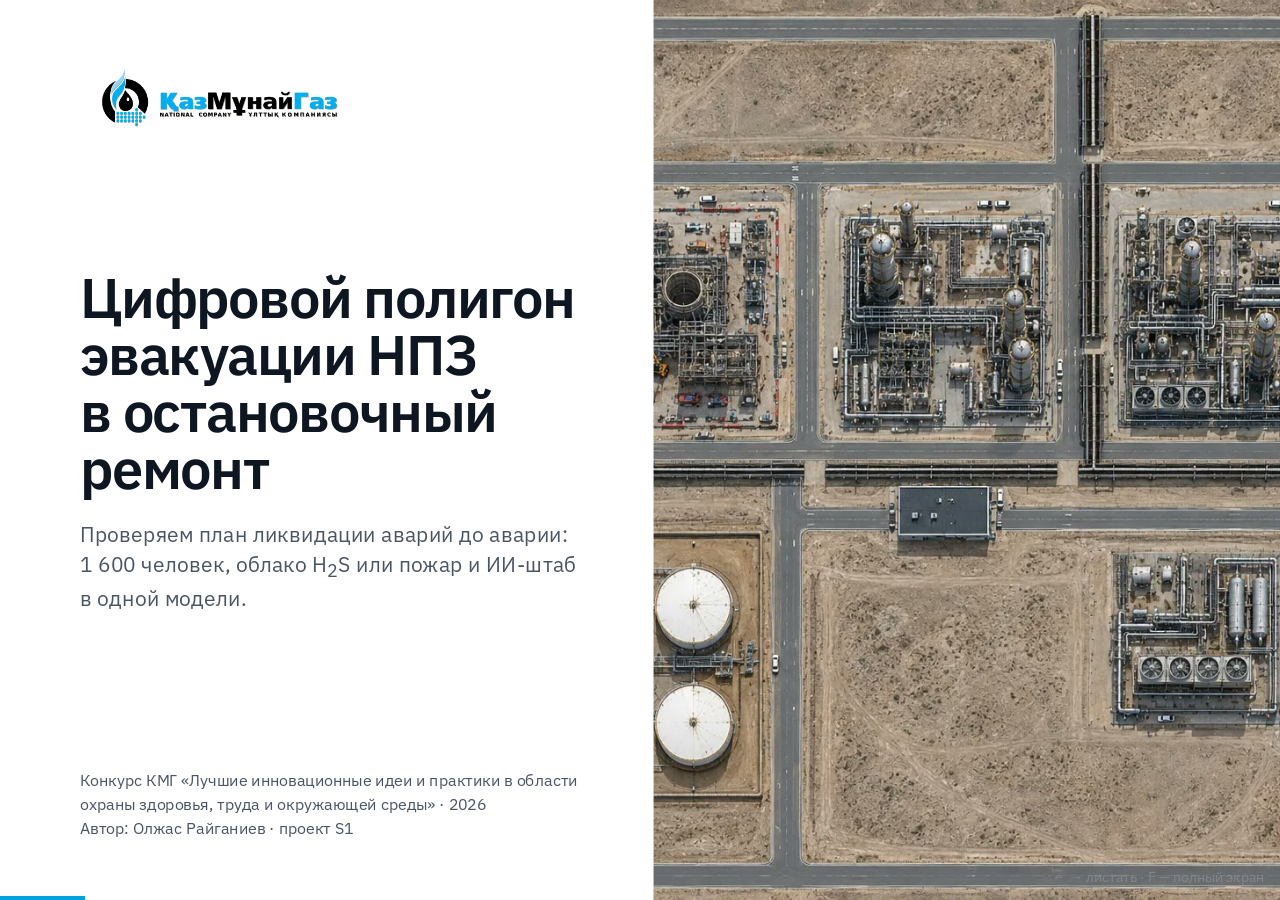
==== commit 858732fb: "Презентация: кликабельные ссылки и слайды на весь экран без чёрных полей Co-Authored-By: Claude Opus" ====
--- a/presentation/index.html
+++ b/presentation/index.html
@@ -17,10 +17,13 @@
 
 :root{--ink:#0e1621;--muted:#4a5563;--line:#e3e7ec;--paper:#ffffff;--soft:#f3f6f9;--kmg:#00a3e0;--kmg-ink:#0a6e98;--navy:#0b2a4a;--night:#0c0d10;--night-2:#15161b;--night-line:#2a2b31;--on-night:#f4f4f5;--on-night-2:#b4b6bb;--haz:#d6304b;--haz-n:#f0566f;--fix:#1b6c80;--ok:#1e7b4f}
 *{box-sizing:border-box;margin:0;padding:0}
-html,body{height:100%;background:#050608;overflow:hidden}
+html,body{height:100%;background:#fff;overflow:hidden;transition:background-color .55s}
+a.lnk{color:inherit;text-decoration:none;border-bottom:2px solid currentColor;border-bottom-color:color-mix(in srgb,currentColor 35%,transparent)}
+a.lnk:hover{border-bottom-color:currentColor}
+a.lnk:focus-visible{outline:2px solid var(--kmg);outline-offset:4px;border-radius:2px}
 body{font-family:'IBM Plex Sans',system-ui,sans-serif;color:var(--ink);-webkit-font-smoothing:antialiased}
 ::selection{background:var(--kmg);color:#fff}
-#stage{position:absolute;left:50%;top:50%;width:1920px;height:1080px;transform-origin:0 0}
+#stage{position:absolute;left:0;top:0;width:1920px;height:1080px;transform-origin:0 0}
 .slide{position:absolute;inset:0;overflow:hidden;opacity:0;visibility:hidden;transition:opacity .55s cubic-bezier(.2,.7,.2,1),transform .55s cubic-bezier(.2,.7,.2,1),visibility 0s .55s;transform:scale(.985)}
 .slide.on{opacity:1;visibility:visible;transform:none;transition:opacity .55s cubic-bezier(.2,.7,.2,1),transform .55s cubic-bezier(.2,.7,.2,1),visibility 0s}
 .light{background:var(--paper);color:var(--ink)}
@@ -82,7 +85,7 @@
 .note{margin-top:36px;font-size:26px;color:var(--muted)}
 .dark .note{color:var(--on-night-2)}
 /* видео */
-.vid{position:absolute;left:240px;top:200px;width:1440px;height:810px;border-radius:18px;overflow:hidden;background:#000;border:1px solid var(--night-line)}
+.vid{position:absolute;left:calc(50% - 720px);top:calc(50% - 340px);width:1440px;height:810px;border-radius:18px;overflow:hidden;background:#000;border:1px solid var(--night-line)}
 .vid video{width:100%;height:100%;display:block;background:#000}
 /* итог */
 .trio{display:grid;grid-template-columns:repeat(3,1fr);gap:28px;margin-top:44px}
@@ -210,7 +213,7 @@
 #nav button:hover{background:#2d313a}
 #nav button:focus-visible{outline:2px solid var(--kmg);outline-offset:2px}
 @media (prefers-reduced-motion:reduce){*,[data-a],.slide{transition:none!important;animation:none!important}}
-@media print{html,body{overflow:visible;background:#fff}#stage{position:static;transform:none!important}.slide{position:relative;opacity:1;visibility:visible;transform:none;page-break-after:always;width:1920px;height:1080px}[data-a]{opacity:1;transform:none}#bar,#hint,#nav{display:none}}
+@media print{html,body{overflow:visible;background:#fff}#stage{position:static;transform:none!important;width:1920px!important;height:auto!important}.slide{position:relative;opacity:1;visibility:visible;transform:none;page-break-after:always;width:1920px;height:1080px}[data-a]{opacity:1;transform:none}#bar,#hint,#nav{display:none}}
 </style>
 </head>
 <body>
@@ -291,7 +294,7 @@
 
 <!-- 5 -->
 <section class="slide dark" data-title="Живой показ">
-  <div class="top"><span>Живой показ прототипа · 66 секунд</span><span>npz-evacuation-prototype.onrender.com</span></div>
+  <div class="top"><span>Живой показ прототипа · 66 секунд</span><a class="lnk" href="https://npz-evacuation-prototype.onrender.com" target="_blank" rel="noopener">npz-evacuation-prototype.onrender.com</a></div>
   <div class="vid" data-a><video id="demo" src="assets/demo.mp4" poster="assets/demo.jpg" controls preload="metadata" playsinline></video></div>
   <div class="num"></div>
 </section>
@@ -529,8 +532,8 @@
     <h1 data-a style="max-width:1450px">Пилот S1 на одной установке в ближайший остановочный ремонт</h1>
     <p class="lead" data-a style="margin-top:36px">Правки ПЛА — до аварии, а не после.</p>
     <div class="end-links" data-a>
-      <div><span>Прототип</span><b class="k">npz-evacuation-prototype.onrender.com</b></div>
-      <div><span>Код</span><b>github.com/BlackJoker00753/NPZ-evacuation-prototype</b></div>
+      <div><span>Прототип</span><b class="k"><a class="lnk" href="https://npz-evacuation-prototype.onrender.com" target="_blank" rel="noopener">npz-evacuation-prototype.onrender.com</a></b></div>
+      <div><span>Код</span><b><a class="lnk" href="https://github.com/BlackJoker00753/NPZ-evacuation-prototype" target="_blank" rel="noopener">github.com/BlackJoker00753/NPZ-evacuation-prototype</a></b></div>
       <div><span>Автор</span><b>Олжас Райганиев</b></div>
     </div>
   </div>
@@ -544,7 +547,12 @@
 <script>
 const slides = [...document.querySelectorAll('.slide')], stage = document.getElementById('stage'), video = document.getElementById('demo');
 let cur = 0;
-function fit() { const k = Math.min(innerWidth / 1920, innerHeight / 1080); stage.style.transform = `scale(${k}) translate(-50%,-50%)`; stage.style.transformOrigin = '0 0' }
+// Слайд растягивается на весь экран: масштаб по меньшей стороне, а лишнее место отдаётся самому слайду (от 5:4 до 21:9), без чёрных полей
+function fit() {
+  const k = Math.min(innerWidth / 1920, innerHeight / 1080), W = Math.min(Math.max(innerWidth / k, 1920), 2520), H = Math.min(Math.max(innerHeight / k, 1080), 1536);
+  stage.style.width = W + 'px'; stage.style.height = H + 'px';
+  stage.style.transform = `translate(${(innerWidth - W * k) / 2}px,${(innerHeight - H * k) / 2}px) scale(${k})`;
+}
 function count(el) { const to = +el.dataset.count, t0 = performance.now(), d = 1100; const step = now => { const p = Math.min(1, (now - t0) / d), e = 1 - Math.pow(1 - p, 3); el.textContent = Math.round(to * e).toLocaleString('ru-RU'); if (p < 1) requestAnimationFrame(step) }; if (matchMedia('(prefers-reduced-motion: reduce)').matches) el.textContent = to; else requestAnimationFrame(step) }
 function show(n) {
   n = Math.max(0, Math.min(slides.length - 1, n)); const prev = slides[cur]; cur = n; const s = slides[n];
@@ -553,6 +561,7 @@
   s.querySelectorAll('[data-count]').forEach(count);
   slides.forEach(x => x.querySelectorAll('.bar i').forEach(i => i.style.width = x === s ? i.dataset.w + '%' : '0'));
   if (video) { if (s.contains(video)) { video.play().catch(() => {}) } else if (!video.paused) video.pause() }
+  document.documentElement.style.background = document.body.style.background = s.classList.contains('dark') ? '#0c0d10' : '#fff';
   document.getElementById('bar').style.width = (100 * (n + 1) / slides.length) + '%';
   history.replaceState(null, '', '#' + (n + 1)); document.title = (n + 1) + ' · ' + s.dataset.title + ' — S1';
 }
@@ -576,7 +585,7 @@
 document.querySelectorAll('#calc input[data-k]').forEach(i => i.addEventListener('input', () => { calc[i.dataset.k] = +i.value; recalc() }));
 document.getElementById('calc-reset').onclick = () => { Object.assign(calc, CALC0); calcSync() };
 calcSync();
-addEventListener('keydown', e => { const tg = e.target; if (tg.tagName === 'INPUT' && !['PageDown', 'PageUp'].includes(e.key)) return; if (tg.id === 'calc-reset' && [' ', 'Enter'].includes(e.key)) return; if (['ArrowRight', 'PageDown', ' ', 'Enter'].includes(e.key)) { if (e.target === video && e.key === ' ') return; e.preventDefault(); show(cur + 1) } else if (['ArrowLeft', 'PageUp', 'Backspace'].includes(e.key)) { e.preventDefault(); show(cur - 1) } else if (e.key === 'Home') show(0); else if (e.key === 'End') show(slides.length - 1); else if (e.key.toLowerCase() === 'f' || e.key.toLowerCase() === 'а') toggleFs() });
+addEventListener('keydown', e => { const tg = e.target; if (tg.tagName === 'INPUT' && !['PageDown', 'PageUp'].includes(e.key)) return; if ((tg.id === 'calc-reset' || tg.tagName === 'A') && [' ', 'Enter'].includes(e.key)) return; if (['ArrowRight', 'PageDown', ' ', 'Enter'].includes(e.key)) { if (e.target === video && e.key === ' ') return; e.preventDefault(); show(cur + 1) } else if (['ArrowLeft', 'PageUp', 'Backspace'].includes(e.key)) { e.preventDefault(); show(cur - 1) } else if (e.key === 'Home') show(0); else if (e.key === 'End') show(slides.length - 1); else if (e.key.toLowerCase() === 'f' || e.key.toLowerCase() === 'а') toggleFs() });
 function toggleFs() { if (document.fullscreenElement) document.exitFullscreen(); else document.documentElement.requestFullscreen().catch(() => {}) }
 document.getElementById('next').onclick = () => show(cur + 1); document.getElementById('prev').onclick = () => show(cur - 1); document.getElementById('fs').onclick = toggleFs;
 let tx = null; addEventListener('touchstart', e => tx = e.target.tagName === 'INPUT' ? null : e.touches[0].clientX, { passive: true }); addEventListener('touchend', e => { if (tx == null) return; const d = e.changedTouches[0].clientX - tx; if (Math.abs(d) > 50) show(cur + (d < 0 ? 1 : -1)); tx = null });
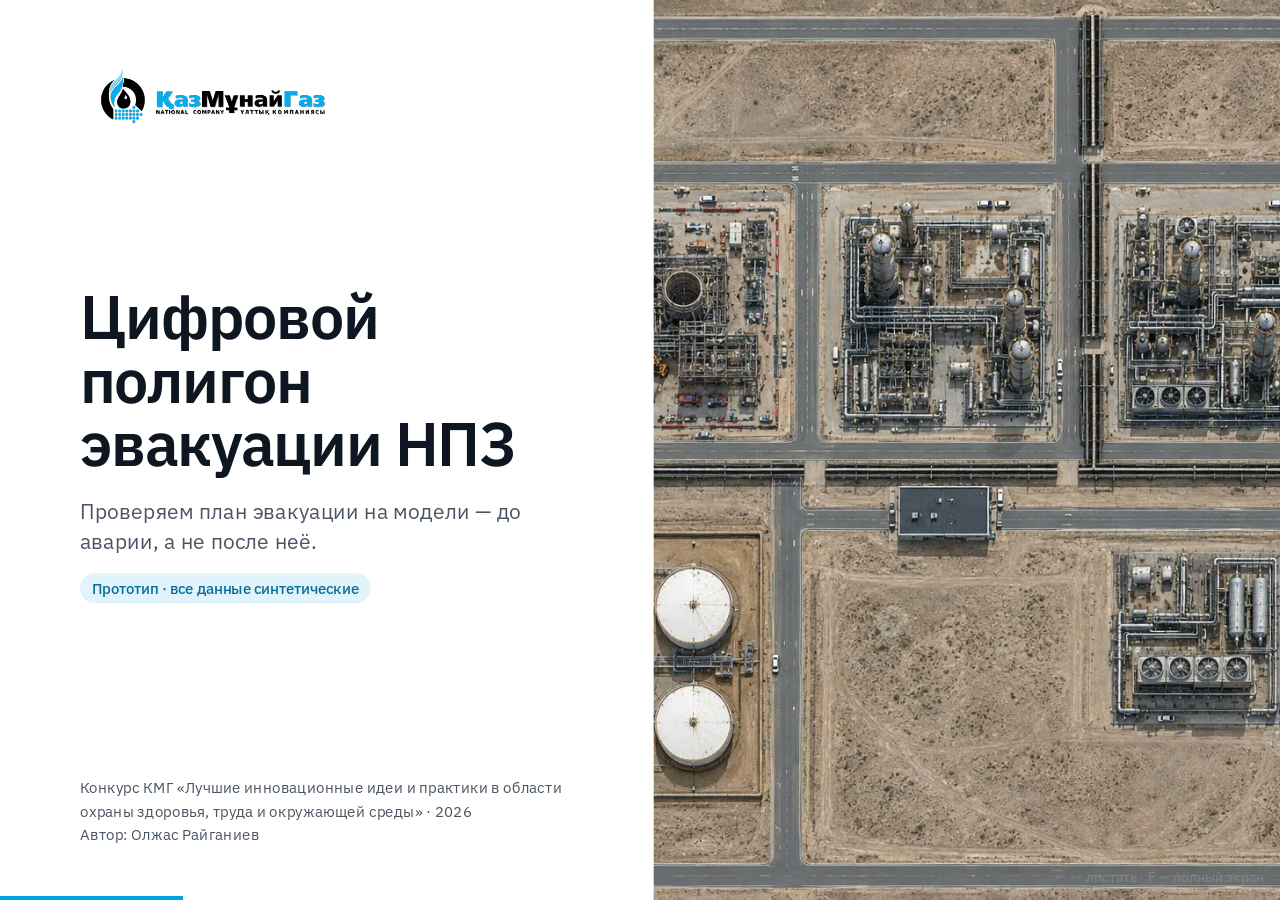
==== commit 33fd3f20: "Презентация из 7 слайдов, два ролика и прототип без «S1» Новая структура: титул, идея с роликом, реш" ====
--- a/presentation/index.html
+++ b/presentation/index.html
@@ -3,7 +3,7 @@
 <head>
 <meta charset="utf-8">
 <meta name="viewport" content="width=device-width,initial-scale=1">
-<title>S1 · Цифровой полигон эвакуации НПЗ — презентация</title>
+<title>Цифровой полигон эвакуации НПЗ — презентация</title>
 <style>
 @font-face{font-family:'IBM Plex Sans';font-weight:400;font-style:normal;font-display:block;src:url(assets/fonts/IBMPlexSans-400-6.woff2) format('woff2');unicode-range:U+0460-052F, U+1C80-1C8A, U+20B4, U+2DE0-2DFF, U+A640-A69F, U+FE2E-FE2F}
 @font-face{font-family:'IBM Plex Sans';font-weight:400;font-style:normal;font-display:block;src:url(assets/fonts/IBMPlexSans-400-7.woff2) format('woff2');unicode-range:U+0301, U+0400-045F, U+0490-0491, U+04B0-04B1, U+2116}
@@ -15,194 +15,151 @@
 @font-face{font-family:'IBM Plex Sans';font-weight:600;font-style:normal;font-display:block;src:url(assets/fonts/IBMPlexSans-600-13.woff2) format('woff2');unicode-range:U+0301, U+0400-045F, U+0490-0491, U+04B0-04B1, U+2116}
 @font-face{font-family:'IBM Plex Sans';font-weight:600;font-style:normal;font-display:block;src:url(assets/fonts/IBMPlexSans-600-14.woff2) format('woff2');unicode-range:U+0000-00FF, U+0131, U+0152-0153, U+02BB-02BC, U+02C6, U+02DA, U+02DC, U+0304, U+0308, U+0329, U+2000-206F, U+20AC, U+2122, U+2191, U+2193, U+2212, U+2215, U+FEFF, U+FFFD}
 
-:root{--ink:#0e1621;--muted:#4a5563;--line:#e3e7ec;--paper:#ffffff;--soft:#f3f6f9;--kmg:#00a3e0;--kmg-ink:#0a6e98;--navy:#0b2a4a;--night:#0c0d10;--night-2:#15161b;--night-line:#2a2b31;--on-night:#f4f4f5;--on-night-2:#b4b6bb;--haz:#d6304b;--haz-n:#f0566f;--fix:#1b6c80;--ok:#1e7b4f}
+:root{--ink:#0e1621;--muted:#4a5563;--line:#e3e7ec;--paper:#ffffff;--soft:#f3f6f9;--kmg:#00a3e0;--kmg-ink:#0a6e98;--navy:#0b2a4a;--haz:#d6304b;--ok:#1e7b4f}
 *{box-sizing:border-box;margin:0;padding:0}
-html,body{height:100%;background:#fff;overflow:hidden;transition:background-color .55s}
-a.lnk{color:inherit;text-decoration:none;border-bottom:2px solid currentColor;border-bottom-color:color-mix(in srgb,currentColor 35%,transparent)}
-a.lnk:hover{border-bottom-color:currentColor}
-a.lnk:focus-visible{outline:2px solid var(--kmg);outline-offset:4px;border-radius:2px}
+html,body{height:100%;background:#fff;overflow:hidden}
 body{font-family:'IBM Plex Sans',system-ui,sans-serif;color:var(--ink);-webkit-font-smoothing:antialiased}
 ::selection{background:var(--kmg);color:#fff}
+a.lnk{color:inherit;text-decoration:none;border-bottom:2px solid color-mix(in srgb,currentColor 35%,transparent)}
+a.lnk:hover{border-bottom-color:currentColor}
+a.lnk:focus-visible,button:focus-visible{outline:3px solid var(--kmg);outline-offset:4px;border-radius:4px}
 #stage{position:absolute;left:0;top:0;width:1920px;height:1080px;transform-origin:0 0}
-.slide{position:absolute;inset:0;overflow:hidden;opacity:0;visibility:hidden;transition:opacity .55s cubic-bezier(.2,.7,.2,1),transform .55s cubic-bezier(.2,.7,.2,1),visibility 0s .55s;transform:scale(.985)}
-.slide.on{opacity:1;visibility:visible;transform:none;transition:opacity .55s cubic-bezier(.2,.7,.2,1),transform .55s cubic-bezier(.2,.7,.2,1),visibility 0s}
-.light{background:var(--paper);color:var(--ink)}
-.dark{background:var(--night);color:var(--on-night)}
-[data-a]{opacity:0;transform:translateY(26px);transition:opacity .7s cubic-bezier(.2,.7,.2,1),transform .7s cubic-bezier(.2,.7,.2,1)}
+.slide{position:absolute;inset:0;overflow:hidden;background:var(--paper);opacity:0;visibility:hidden;transition:opacity .6s cubic-bezier(.2,.7,.2,1),transform .6s cubic-bezier(.2,.7,.2,1),visibility 0s .6s;transform:scale(.985)}
+.slide.on{opacity:1;visibility:visible;transform:none;transition:opacity .6s cubic-bezier(.2,.7,.2,1),transform .6s cubic-bezier(.2,.7,.2,1),visibility 0s}
+[data-a]{opacity:0;transform:translateY(24px);transition:opacity .7s cubic-bezier(.2,.7,.2,1),transform .7s cubic-bezier(.2,.7,.2,1)}
 .on [data-a]{opacity:1;transform:none}
-.pad{position:absolute;inset:0;padding:110px 120px 120px}
+.pad{position:absolute;inset:0;padding:150px 120px 110px}
 .top{position:absolute;left:120px;right:120px;top:52px;display:flex;justify-content:space-between;align-items:center;font-size:22px;color:var(--muted)}
-.dark .top{color:var(--on-night-2)}
-.top img{height:58px;width:auto}
-.num{position:absolute;right:120px;bottom:46px;font-size:22px;color:var(--muted);font-variant-numeric:tabular-nums}
-.dark .num{color:var(--on-night-2)}
-h1{font-size:96px;font-weight:600;letter-spacing:-.025em;line-height:1.02;text-wrap:balance}
-h2{font-size:68px;font-weight:600;letter-spacing:-.02em;line-height:1.06;text-wrap:balance;max-width:1600px}
-h3{font-size:34px;font-weight:600;line-height:1.2}
-p{font-size:30px;line-height:1.45}
-.lead{font-size:36px;line-height:1.4;color:var(--muted);max-width:1500px}
-.dark .lead{color:var(--on-night-2)}
-.k{color:var(--kmg-ink)}.dark .k{color:var(--kmg)}
-.haz{color:var(--haz)}.dark .haz{color:var(--haz-n)}
+.top img{height:56px;width:auto}
+.kick{display:inline-flex;align-items:center;gap:14px;font-size:24px;font-weight:600;color:var(--kmg-ink);letter-spacing:.01em}
+.kick i{font-style:normal;width:40px;height:40px;border-radius:50%;background:var(--kmg-ink);color:#fff;display:grid;place-items:center;font-size:20px}
+.num{position:absolute;right:120px;bottom:44px;font-size:22px;color:var(--muted);font-variant-numeric:tabular-nums}
+.foot{position:absolute;left:120px;bottom:44px;font-size:21px;color:var(--muted)}
+h1{font-size:88px;font-weight:600;letter-spacing:-.025em;line-height:1.03;text-wrap:balance}
+h2{font-size:60px;font-weight:600;letter-spacing:-.02em;line-height:1.08;text-wrap:balance}
+h3{font-size:30px;font-weight:600;line-height:1.25}
+.lead{font-size:32px;line-height:1.4;color:var(--muted)}
+.k{color:var(--kmg-ink)}.haz{color:var(--haz)}
 .tab{font-variant-numeric:tabular-nums}
-/* 1. титул */
-.title-l{position:absolute;left:0;top:0;bottom:0;width:980px;padding:90px 110px 90px 120px;display:flex;flex-direction:column;background:#fff}
-.title-l img{width:420px;height:auto}
-.title-l h1{margin-top:auto;font-size:84px}
-.title-l .lead{margin-top:34px;font-size:32px}
-.title-l .meta{margin-top:auto;padding-top:46px;font-size:24px;color:var(--muted);line-height:1.5}
+/* списки */
+ul.b{list-style:none;display:grid;gap:18px}
+ul.b li{position:relative;padding-left:40px;font-size:30px;line-height:1.35}
+ul.b li::before{content:"";position:absolute;left:4px;top:15px;width:14px;height:14px;border-radius:50%;background:var(--kmg)}
+ul.b li.x::before{background:var(--haz)}
+ul.b li b{font-weight:600}
+ul.b.sm li{font-size:26px;padding-left:34px}
+ul.b.sm li::before{top:12px;width:12px;height:12px}
+.chips{display:flex;flex-wrap:wrap;gap:12px}
+.chip{font-size:24px;font-weight:500;padding:10px 20px;border-radius:999px;background:var(--soft);color:var(--ink)}
+.chip.k{background:#e1f3fb;color:var(--kmg-ink)}
+/* титул */
+.title-l{position:absolute;left:0;top:0;bottom:0;width:980px;padding:90px 110px 80px 120px;display:flex;flex-direction:column;background:#fff;z-index:1}
+.title-l>img{width:400px;height:auto}
+.title-l h1{margin-top:auto;font-size:92px}
+.title-l .lead{margin-top:32px}
+.title-l .meta{margin-top:auto;padding-top:40px;font-size:23px;color:var(--muted);line-height:1.55}
 .title-r{position:absolute;left:980px;top:0;right:0;bottom:0;overflow:hidden}
-.title-r img{position:absolute;inset:0;width:100%;height:100%;object-fit:cover;animation:drift 24s ease-in-out infinite alternate}
-.title-r svg{position:absolute;inset:0}
-@keyframes drift{from{transform:scale(1.08) translate(-1%,0)}to{transform:scale(1.18) translate(-4%,-2%)}}
-/* фон-снимок для тёмных слайдов */
-.bgimg{position:absolute;inset:0;background:url(assets/img/ortho.jpg) center/cover;opacity:.22}
-/* строки проблемы */
-.rows{margin-top:56px;display:grid;gap:4px;max-width:1500px}
-.row{display:grid;grid-template-columns:440px 1fr;gap:40px;padding:22px 0;border-top:1px solid var(--night-line);font-size:32px;line-height:1.35}
-.row b{font-weight:600}
-.row span{color:var(--on-night-2)}
-/* три колонки */
-.cols{display:grid;grid-template-columns:repeat(3,1fr);gap:28px;margin-top:72px}
-.card{background:var(--soft);border-radius:18px;padding:48px 46px 56px}
-.card h3{margin-bottom:16px}
-.card p{font-size:30px;line-height:1.45;color:var(--muted)}
-.dark .card{background:var(--night-2)}
-.dark .card p{color:var(--on-night-2)}
-.statement{margin-top:56px;font-size:40px;font-weight:600;line-height:1.3;max-width:1550px;padding-left:0}
-/* схема решения */
-.flow{display:grid;grid-template-columns:1fr 70px 1.25fr 70px 1fr;align-items:stretch;margin-top:58px}
-.flow .col{background:var(--soft);border-radius:18px;padding:34px 36px}
-.flow .col.mid{background:var(--navy);color:#fff}
-.flow .col h3{font-size:28px;color:var(--kmg-ink);margin-bottom:18px;font-weight:600}
-.flow .col.mid h3{color:#7fd3f2}
-.flow ul{list-style:none;display:grid;gap:16px}
-.flow li{font-size:27px;line-height:1.35}
-.flow li small{display:block;font-size:22px;color:var(--muted);margin-top:2px}
-.flow .col.mid li small{color:#b9c8da}
-.arrow{display:flex;align-items:center;justify-content:center}
-.arrow svg{width:46px;height:46px}
-.note{margin-top:36px;font-size:26px;color:var(--muted)}
-.dark .note{color:var(--on-night-2)}
-/* видео */
-.vid{position:absolute;left:calc(50% - 720px);top:calc(50% - 340px);width:1440px;height:810px;border-radius:18px;overflow:hidden;background:#000;border:1px solid var(--night-line)}
-.vid video{width:100%;height:100%;display:block;background:#000}
-/* итог */
-.trio{display:grid;grid-template-columns:repeat(3,1fr);gap:28px;margin-top:44px}
-.trio .t{background:var(--night-2);border-radius:20px;padding:30px 40px 34px}
-.trio .n{font-size:160px;font-weight:600;line-height:.9;letter-spacing:-.045em;font-variant-numeric:tabular-nums}
-.trio .l{margin-top:22px;font-size:30px;line-height:1.3}
-.trio .s{margin-top:8px;font-size:24px;color:var(--on-night-2)}
-table{border-collapse:collapse;width:100%;font-size:25px;margin-top:26px}
-th{font-weight:400;color:var(--on-night-2);text-align:left;padding:12px 16px;font-size:22px}
-td{padding:10px 16px;border-top:1px solid var(--night-line)}
-td.r,th.r{text-align:right;font-variant-numeric:tabular-nums}
-.light th{color:var(--muted)}.light td{border-top-color:var(--line)}
-/* инсайты и вклад мер */
-.two{display:grid;grid-template-columns:1.05fr 1fr;gap:70px;margin-top:56px}
-.ins{display:grid;gap:30px}
-.ins div{font-size:30px;line-height:1.38}
-.ins b{font-weight:600}
-.bars{display:grid;gap:22px}
-.bar{display:grid;grid-template-columns:1fr;gap:8px}
-.bar .h{display:flex;justify-content:space-between;font-size:26px}
-.bar .h b{font-weight:600;font-variant-numeric:tabular-nums}
-.bar .tr{height:16px;border-radius:8px;background:var(--soft);overflow:hidden}
-.bar .tr i{display:block;height:100%;width:0;background:var(--fix);border-radius:8px;transition:width 1.1s cubic-bezier(.2,.7,.2,1) .4s}
-.bar small{font-size:22px;color:var(--muted)}
-/* ОТ: плитки */
-.grid6{display:grid;grid-template-columns:repeat(3,1fr);gap:24px;margin-top:56px}
-.tile{border:1px solid var(--line);border-radius:18px;padding:32px 36px 36px}
-.tile h3{font-size:30px;margin-bottom:12px}
-.tile p{font-size:27px;color:var(--muted);line-height:1.42}
-.tile .w{font-size:22px;color:var(--kmg-ink);font-weight:500;margin-bottom:14px}
+.title-r img{position:absolute;inset:0;width:100%;height:100%;object-fit:cover;animation:drift 26s ease-in-out infinite alternate}
+@keyframes drift{from{transform:scale(1.06) translate(-1%,0)}to{transform:scale(1.16) translate(-4%,-2%)}}
+.synth{display:inline-flex;align-items:center;gap:10px;font-size:22px;font-weight:500;color:var(--kmg-ink);background:#e1f3fb;border-radius:999px;padding:8px 18px;margin-top:26px;align-self:flex-start}
+/* идея / решение: текст + видео */
+.split{display:grid;grid-template-columns:minmax(0,1fr) 820px;gap:72px;align-items:start;margin-top:26px}
+.split h2{margin:18px 0 34px}
+.player{position:relative}
+.vbox{position:relative;width:820px;height:461px;border-radius:20px;overflow:hidden;background:#0c0d10;box-shadow:0 24px 60px -30px rgba(11,42,74,.45)}
+.vbox video{width:100%;height:100%;display:block;object-fit:cover;background:#0c0d10}
+.vplay{position:absolute;inset:0;display:grid;place-items:center;border:0;background:linear-gradient(180deg,rgba(12,13,16,0) 40%,rgba(12,13,16,.55));cursor:pointer;color:#fff;transition:opacity .3s}
+.vplay span{width:116px;height:116px;border-radius:50%;background:rgba(255,255,255,.94);display:grid;place-items:center;box-shadow:0 12px 30px rgba(0,0,0,.35);transition:transform .25s cubic-bezier(.2,.7,.2,1)}
+.vplay:hover span{transform:scale(1.07)}
+.vplay svg{width:46px;height:46px;margin-left:8px}
+.vplay em{position:absolute;left:28px;bottom:22px;font-style:normal;font-size:24px;font-weight:500;text-align:left;line-height:1.3}
+.vplay em small{display:block;font-size:19px;font-weight:400;opacity:.8}
+.player.playing .vplay{opacity:0;pointer-events:none}
+.vbar{display:flex;gap:12px;margin-top:18px}
+.vbtn{display:inline-flex;align-items:center;gap:10px;font:500 22px 'IBM Plex Sans',sans-serif;color:var(--ink);background:var(--soft);border:0;border-radius:999px;padding:12px 22px;cursor:pointer;transition:background .2s}
+.vbtn:hover{background:#e6ecf1}
+.vbtn.pri{background:var(--kmg-ink);color:#fff}
+.vbtn.pri:hover{background:#085a7c}
+.vbtn svg{width:22px;height:22px}
+.rel{margin-top:40px}
+.rel h3{font-size:24px;color:var(--muted);font-weight:500;margin-bottom:14px}
+/* было → стало */
+.ps{display:grid;grid-template-columns:1fr 46px 1fr;gap:0 10px;align-items:center}
+.ps div{font-size:26px;line-height:1.3;padding:16px 0;border-top:1px solid var(--line)}
+.ps .h{font-size:20px;font-weight:600;color:var(--muted);text-transform:uppercase;letter-spacing:.06em;border:0;padding:0 0 8px}
+.ps .ar{border:0;color:var(--kmg);font-size:28px;text-align:center}
+.ps .s{font-weight:600}
+.focus{margin-top:30px;display:flex;flex-wrap:wrap;gap:12px;align-items:center}
+.focus b{font-size:22px;color:var(--muted);font-weight:500;margin-right:6px}
 /* критерии */
-.crit{display:grid;grid-template-columns:repeat(3,1fr);gap:28px;margin-top:56px}
-.crit .c{border-radius:20px;padding:40px 40px 44px;background:var(--soft)}
-.crit .cn{font-size:26px;font-weight:600;color:#fff;background:var(--kmg-ink);width:52px;height:52px;border-radius:50%;display:grid;place-items:center;margin-bottom:24px}
-.crit h3{font-size:32px;margin-bottom:18px}
-.crit ul{list-style:none;display:grid;gap:14px}
-.crit li{font-size:28px;line-height:1.4;color:var(--muted);padding-left:24px;position:relative}
-.crit li::before{content:"";position:absolute;left:0;top:14px;width:10px;height:10px;border-radius:50%;background:var(--kmg)}
-.crit li b{color:var(--ink);font-weight:600}
-.dark .crit .c{background:var(--night-2)}
-.dark .crit h3{color:var(--on-night)}
-.dark .crit li{color:var(--on-night-2)}.dark .crit li b{color:var(--on-night)}
-.dark .crit .cn{background:var(--kmg)}
-.crit.q h3{font-size:28px;line-height:1.3;min-height:148px}
-/* критерий 1 */
-.trio.hse .t{padding:30px 38px 34px}
-.trio .w{font-size:22px;font-weight:500;color:var(--kmg);margin-bottom:12px;letter-spacing:.01em}
-.n2{font-size:104px;font-weight:600;line-height:1;letter-spacing:-.04em;white-space:nowrap}
-.n2 em{font-style:normal;font-weight:400;color:var(--on-night-2);font-size:.6em;vertical-align:.18em;margin:0 .06em}
-.hse-row{display:grid;grid-template-columns:1fr 1fr;gap:28px;margin-top:26px}
-.hse-row div{border-top:1px solid var(--night-line);padding-top:18px;font-size:26px;line-height:1.4}
-.hse-row b{display:block;font-weight:600;margin-bottom:4px}
-.hse-row span{color:var(--on-night-2)}
-/* критерий 2 */
-.rep{display:grid;grid-template-columns:640px 1fr;gap:36px;margin-top:44px}
-.rep-l{display:grid;gap:18px;align-content:start}
-.rep-box{border-radius:18px;padding:26px 32px 28px}
-.rep-box.keep{background:var(--navy);color:#fff}
-.rep-box.load{background:var(--soft)}
-.rep-box h3{font-size:24px;margin-bottom:12px;color:var(--kmg-ink)}
-.rep-box.keep h3{color:#7fd3f2}
-.rep-box ul{list-style:none;display:grid;gap:7px}
-.rep-box li{font-size:24px;line-height:1.35}
-.rep-box li small{font-size:20px;color:var(--muted);margin-left:6px}
-.rep-r{display:grid;grid-template-columns:1fr 1fr;gap:18px}
-.rep-r .tile{padding:24px 30px 26px}
-.rep-r .tile h3{font-size:28px;margin-bottom:8px}
-.rep-r .tile p{font-size:23px;line-height:1.4}
-.rep-r .tile .w{font-size:19px;margin-bottom:10px}
-.steps{display:grid;grid-template-columns:repeat(3,auto) 1fr;gap:0 34px;align-items:end;margin-top:30px;border-top:4px solid var(--kmg-ink);padding-top:18px}
-.steps b{display:block;font-size:24px;font-weight:600}
-.steps span{display:block;font-size:20px;color:var(--muted);margin-top:2px}
-.steps p{font-size:22px;line-height:1.35;text-align:right;color:var(--muted)}
-.steps p b{display:inline;font-size:inherit;color:var(--ink)}
-.steps p i{font-style:normal;font-size:20px;display:block}
-/* критерий 3: калькулятор */
-.calc{display:grid;grid-template-columns:1fr 1fr 600px;gap:34px;margin-top:34px}
-.cg h3{font-size:24px;display:flex;align-items:center;gap:12px;margin-bottom:8px}
-.cg h3 i{font-style:normal;font-size:18px;font-weight:600;color:#fff;background:var(--kmg-ink);width:32px;height:32px;border-radius:50%;display:grid;place-items:center;flex:none}
-.sl{display:grid;grid-template-columns:1fr auto;align-items:baseline;gap:0 16px;padding:9px 0 3px;border-top:1px solid var(--line);cursor:pointer}
-.sl span{font-size:21px;color:var(--muted);line-height:1.3}
-.sl b{font-size:24px;font-weight:600;font-variant-numeric:tabular-nums}
-.sl input{grid-column:1/-1;width:100%;height:30px;accent-color:var(--kmg-ink);cursor:pointer}
-.sl input:focus-visible{outline:2px solid var(--kmg);outline-offset:2px;border-radius:4px}
-.res{background:var(--navy);color:#fff;border-radius:20px;padding:30px 36px 30px;display:flex;flex-direction:column}
-.res .rl{font-size:22px;color:#b9c8da}
-.res .big{font-size:120px;font-weight:600;letter-spacing:-.04em;line-height:1;margin:8px 0 18px;color:#7fd3f2}
-.res .big small{font-size:30px;font-weight:500;letter-spacing:0;margin-left:14px;color:#fff}
-.rb{margin-bottom:12px}
-.rb div{display:flex;justify-content:space-between;font-size:21px;color:#d5deea}
+.q{font-size:26px;font-weight:500;color:var(--muted);line-height:1.35;max-width:1500px;margin-top:16px}
+.q b{color:var(--ink);font-weight:600}
+.ans{margin-top:22px;font-size:54px;font-weight:600;letter-spacing:-.02em;line-height:1.12;max-width:1600px;text-wrap:balance}
+.nums{display:grid;grid-template-columns:repeat(3,1fr);gap:26px;margin-top:46px}
+.nm{background:var(--soft);border-radius:22px;padding:30px 36px 32px}
+.nm .w{font-size:21px;font-weight:600;color:var(--kmg-ink);text-transform:uppercase;letter-spacing:.06em}
+.nm .v{font-size:96px;font-weight:600;letter-spacing:-.04em;line-height:1;margin:14px 0 12px;white-space:nowrap}
+.nm .v em{font-style:normal;font-weight:400;color:#9aa3ad;font-size:.6em;vertical-align:.18em;margin:0 .08em}
+.nm p{font-size:24px;line-height:1.35;color:var(--muted)}
+.how{margin-top:40px;display:grid;grid-template-columns:auto 1fr;gap:28px;align-items:start}
+.how h3{font-size:24px;color:var(--muted);font-weight:500;padding-top:6px}
+.cols2{display:grid;grid-template-columns:1fr 1fr;gap:28px;margin-top:46px}
+.box{border-radius:22px;padding:34px 40px 38px;background:var(--soft)}
+.box.dk{background:var(--navy);color:#fff}
+.box.dk ul.b li::before{background:#7fd3f2}
+.box h3{font-size:26px;color:var(--kmg-ink);margin-bottom:22px}
+.box.dk h3{color:#7fd3f2}
+.strip{margin-top:30px;display:flex;align-items:center;gap:22px;font-size:28px}
+.strip .pill{font-weight:600;background:var(--kmg-ink);color:#fff;border-radius:999px;padding:10px 24px}
+/* критерий 3 */
+.money{display:grid;grid-template-columns:640px 1fr;gap:48px;margin-top:40px;align-items:start}
+.mbig{background:var(--navy);color:#fff;border-radius:24px;padding:40px 44px 40px}
+.mbig .l{font-size:24px;color:#b9c8da}
+.mbig .v{font-size:150px;font-weight:600;letter-spacing:-.045em;line-height:1;color:#7fd3f2;margin:12px 0 4px}
+.mbig .v small{font-size:40px;font-weight:500;letter-spacing:0;color:#fff;margin-left:14px}
+.mbig .s{font-size:26px;line-height:1.4;color:#d5deea}
+.mbig .s b{color:#fff}
+.mbig .vbtn{margin-top:30px;background:#7fd3f2;color:var(--navy)}
+.mbig .vbtn:hover{background:#a6e1f6}
+.src{display:grid;gap:18px}
+.src div{display:grid;grid-template-columns:56px 1fr auto;gap:18px;align-items:center;padding:22px 0;border-top:1px solid var(--line)}
+.src i{font-style:normal;width:56px;height:56px;border-radius:16px;background:#e1f3fb;color:var(--kmg-ink);display:grid;place-items:center;font-size:24px;font-weight:600}
+.src span{font-size:28px;line-height:1.3}
+.src span small{display:block;font-size:21px;color:var(--muted)}
+.src b{font-size:30px;font-weight:600;white-space:nowrap}
+/* калькулятор: окно поверх слайда */
+#calcDlg{position:absolute;inset:0;z-index:20;background:rgba(14,22,33,.45);display:grid;place-items:center;opacity:0;visibility:hidden;transition:opacity .3s,visibility 0s .3s}
+#calcDlg.open{opacity:1;visibility:visible;transition:opacity .3s,visibility 0s}
+.dlg{width:1640px;background:#fff;border-radius:26px;padding:42px 48px 40px;box-shadow:0 40px 90px -40px rgba(0,0,0,.5);transform:translateY(20px);transition:transform .35s cubic-bezier(.2,.7,.2,1)}
+#calcDlg.open .dlg{transform:none}
+.dlg-h{display:flex;justify-content:space-between;align-items:center;margin-bottom:24px}
+.dlg-h h2{font-size:44px}
+.calc{display:grid;grid-template-columns:1fr 1fr 520px;gap:36px}
+.cg h3{font-size:22px;display:flex;align-items:center;gap:12px;margin:0 0 6px}
+.cg h3 i{font-style:normal;font-size:16px;font-weight:600;color:#fff;background:var(--kmg-ink);width:30px;height:30px;border-radius:50%;display:grid;place-items:center;flex:none}
+.sl{display:grid;grid-template-columns:1fr auto;align-items:baseline;gap:0 16px;padding:8px 0 2px;border-top:1px solid var(--line);cursor:pointer}
+.sl span{font-size:20px;color:var(--muted);line-height:1.3}
+.sl b{font-size:22px;font-weight:600;font-variant-numeric:tabular-nums}
+.sl input{grid-column:1/-1;width:100%;height:28px;accent-color:var(--kmg-ink);cursor:pointer}
+.res{background:var(--navy);color:#fff;border-radius:20px;padding:28px 32px;display:flex;flex-direction:column}
+.res .rl{font-size:20px;color:#b9c8da}
+.res .big{font-size:96px;font-weight:600;letter-spacing:-.04em;line-height:1;margin:6px 0 16px;color:#7fd3f2}
+.res .big small{font-size:26px;font-weight:500;letter-spacing:0;margin-left:12px;color:#fff}
+.rb{margin-bottom:10px}
+.rb div{display:flex;justify-content:space-between;font-size:19px;color:#d5deea}
 .rb b{font-weight:600;color:#fff;font-variant-numeric:tabular-nums}
-.rb i{display:block;height:8px;border-radius:4px;background:rgba(255,255,255,.12);margin-top:6px;overflow:hidden}
+.rb i{display:block;height:7px;border-radius:4px;background:rgba(255,255,255,.12);margin-top:5px;overflow:hidden}
 .rb em{display:block;height:100%;background:#7fd3f2;border-radius:4px;transition:width .35s cubic-bezier(.2,.7,.2,1)}
-.r3{margin:10px 0 18px;border-top:1px solid rgba(255,255,255,.18);padding-top:12px;display:grid;gap:7px}
-.r3 div{display:flex;justify-content:space-between;gap:16px;font-size:21px;color:#d5deea}
+.r3{margin:8px 0 16px;border-top:1px solid rgba(255,255,255,.18);padding-top:12px;display:grid;gap:6px}
+.r3 div{display:flex;justify-content:space-between;gap:16px;font-size:19px;color:#d5deea}
 .r3 b{color:#fff;font-weight:600;font-variant-numeric:tabular-nums;white-space:nowrap}
-.r3 .tot{font-size:26px;color:#fff}.r3 .tot b{color:#7fd3f2}
-#calc-reset{margin-top:auto;align-self:flex-start;font:500 19px 'IBM Plex Sans',sans-serif;color:#d5deea;background:transparent;border:1px solid rgba(255,255,255,.3);border-radius:999px;padding:8px 18px;cursor:pointer}
-#calc-reset:hover{background:rgba(255,255,255,.08)}
-#calc-reset:focus-visible{outline:2px solid #7fd3f2;outline-offset:2px}
-.cnote{margin-top:22px;font-size:21px;color:var(--muted);line-height:1.45;max-width:1680px}
-/* план */
-.gantt{margin-top:64px;position:relative}
-.weeks{display:grid;grid-template-columns:repeat(16,1fr);gap:6px}
-.weeks i{height:22px;border-radius:5px;background:var(--soft)}
-.weeks i.a{background:#cfe9f5}.weeks i.b{background:#9fd6ee}.weeks i.c{background:#5cbde6}.weeks i.d{background:var(--kmg-ink)}
-.wl{display:grid;grid-template-columns:repeat(16,1fr);gap:6px;margin-top:10px;font-size:20px;color:var(--muted);text-align:center}
-.gates{display:grid;grid-template-columns:repeat(4,1fr);gap:24px;margin-top:46px}
-.gate{border-top:4px solid var(--kmg-ink);padding-top:20px}
-.gate b{display:block;font-size:28px;font-weight:600}
-.gate span{display:block;font-size:22px;color:var(--kmg-ink);margin:4px 0 10px;font-weight:500}
-.gate p{font-size:26px;color:var(--muted);line-height:1.4}
-.need{margin-top:52px;font-size:27px;color:var(--muted);line-height:1.5}
-.need b{color:var(--ink);font-weight:600}
+.r3 .tot{font-size:24px;color:#fff}.r3 .tot b{color:#7fd3f2}
+.res .vbtn{margin-top:auto;align-self:flex-start;background:transparent;color:#d5deea;border:1px solid rgba(255,255,255,.3);font-size:18px;padding:8px 18px}
+.res .vbtn:hover{background:rgba(255,255,255,.08)}
+.cnote{margin-top:18px;font-size:19px;color:var(--muted);line-height:1.45}
 /* финал */
-.end-links{margin-top:56px;display:grid;gap:18px;font-size:32px}
-.end-links span{color:var(--muted);display:inline-block;width:200px}
+.end-links{margin-top:60px;display:grid;gap:22px;font-size:34px}
+.end-links span{color:var(--muted);display:inline-block;width:220px}
 .end-logo{position:absolute;right:120px;top:90px;width:360px;height:auto}
 /* навигация */
 #bar{position:fixed;left:0;bottom:0;height:4px;background:var(--kmg);width:0;transition:width .4s;z-index:5}
@@ -211,332 +168,202 @@
 body:hover #nav{opacity:1}
 #nav button{font:500 15px 'IBM Plex Sans',sans-serif;border:0;border-radius:999px;padding:8px 16px;background:#20232a;color:#e8eaee;cursor:pointer}
 #nav button:hover{background:#2d313a}
-#nav button:focus-visible{outline:2px solid var(--kmg);outline-offset:2px}
 @media (prefers-reduced-motion:reduce){*,[data-a],.slide{transition:none!important;animation:none!important}}
-@media print{html,body{overflow:visible;background:#fff}#stage{position:static;transform:none!important;width:1920px!important;height:auto!important}.slide{position:relative;opacity:1;visibility:visible;transform:none;page-break-after:always;width:1920px;height:1080px}[data-a]{opacity:1;transform:none}#bar,#hint,#nav{display:none}}
+@media print{html,body{overflow:visible;background:#fff}#stage{position:static;transform:none!important;width:1920px!important;height:auto!important}.slide{position:relative;opacity:1;visibility:visible;transform:none;page-break-after:always;width:1920px;height:1080px}[data-a]{opacity:1;transform:none}#bar,#hint,#nav,#calcDlg{display:none}}
 </style>
 </head>
 <body>
 <div id="stage">
 
-<!-- 1 -->
-<section class="slide light" data-title="Титул">
+<!-- 1 · Титул -->
+<section class="slide" data-title="Титул">
   <div class="title-l">
     <img src="assets/img/kmg-wide.png" alt="АО НК «КазМунайГаз»" data-a>
-    <h1 data-a>Цифровой полигон эвакуации НПЗ в остановочный ремонт</h1>
-    <p class="lead" data-a>Проверяем план ликвидации аварий до аварии: 1 600 человек, облако H<sub>2</sub>S или пожар и ИИ-штаб в одной модели.</p>
-    <div class="meta" data-a>Конкурс КМГ «Лучшие инновационные идеи и практики в области охраны здоровья, труда и окружающей среды» · 2026<br>Автор: Олжас Райганиев · проект S1</div>
-  </div>
-  <div class="title-r"><img src="assets/img/ortho.jpg" alt="Вид сверху на площадку НПЗ «Демо» (сгенерированный снимок)">
-    <svg viewBox="0 0 940 1080" preserveAspectRatio="none"><defs><radialGradient id="g" cx="0" cy="0" r="1"><stop offset="0" stop-color="#f0566f" stop-opacity=".55"/><stop offset="1" stop-color="#f0566f" stop-opacity="0"/></radialGradient></defs></svg>
-  </div>
-</section>
-
-<!-- 2 -->
-<section class="slide dark" data-title="Проблема">
-  <div class="bgimg"></div>
-  <div class="top"><span>Проблема</span></div>
+    <h1 data-a>Цифровой полигон эвакуации НПЗ</h1>
+    <p class="lead" data-a>Проверяем план эвакуации на модели — до аварии, а не после неё.</p>
+    <span class="synth" data-a>Прототип · все данные синтетические</span>
+    <div class="meta" data-a>Конкурс КМГ «Лучшие инновационные идеи и практики в области охраны здоровья, труда и окружающей среды» · 2026<br>Автор: Олжас Райганиев</div>
+  </div>
+  <div class="title-r"><img src="assets/img/ortho.jpg" alt="Вид сверху на площадку НПЗ «Демо» (сгенерированный снимок)"></div>
+</section>
+
+<!-- 2 · Идея -->
+<section class="slide" data-title="Идея">
+  <div class="top"><span>Идея</span><img src="assets/img/kmg-wide.png" alt=""></div>
   <div class="pad">
-    <h2 data-a>В остановочный ремонт ПЛА работает в условиях, под которые его не писали</h2>
-    <div class="rows">
-      <div class="row" data-a><b>Людей в разы больше</b><span>1 600 на площадке, большинство — подрядчики, многие впервые и не знают свой пункт сбора</span></div>
-      <div class="row" data-a><b>Другая планировка</b><span>Ограждения, леса и техника закрывают проходы — у зоны остаётся один выход</span></div>
-      <div class="row" data-a><b>Выход медленнее</b><span>В аппаратах, на лесах и в шумных зонах тревогу слышат позже</span></div>
-      <div class="row" data-a><b>Жёсткие пункты сбора</b><span class="">При неблагоприятном ветре люди идут по ПЛА <span class="haz">через облако H<sub>2</sub>S</span></span></div>
-      <div class="row" data-a><b>Медленный учёт</b><span>Бумажная отметка собирает очереди; штаб долго не знает, кого не досчитались</span></div>
-    </div>
-  </div>
-  <div class="num"></div>
-</section>
-
-<!-- 3 -->
-<section class="slide light" data-title="Почему нечем проверить">
-  <div class="top"><span>Почему это не проверить заранее</span><img src="assets/img/kmg-wide.png" alt=""></div>
-  <div class="pad">
-    <h2 data-a>Сегодня ПЛА на ремонт проверяют одной погодой и одной расстановкой</h2>
-    <div class="cols">
-      <div class="card" data-a><h3>Полевое учение</h3><p>Одна погода, одна схема ограждений. Останавливает работы, повторить на другом ветре нельзя.</p></div>
-      <div class="card" data-a><h3>Настольное учение штаба</h3><p>Короткий сценарий без реалистичных докладов: штаб не видит, к чему приводят его решения.</p></div>
-      <div class="card" data-a><h3>Симуляторы эвакуации</h3><p>Считают движение людей, но без облака по ветру и без решений штаба.</p></div>
-    </div>
-    <p class="statement" data-a>Связки «облако по ветру + люди по нарядам + решения штаба» для площадки ремонта нет — <span class="k">её и даёт S1</span>.</p>
-  </div>
-  <div class="num"></div>
-</section>
-
-<!-- 4 -->
-<section class="slide light" data-title="Решение">
+    <div class="split">
+      <div>
+        <span class="kick" data-a><i>1</i>Идея</span>
+        <h2 data-a>План эвакуации пишут для обычной работы. В ремонт всё иначе</h2>
+        <ul class="b" data-a>
+          <li><b>1 600 человек*</b> на площадке, многие — впервые</li>
+          <li>Проходы закрыты <b>ограждениями и лесами</b></li>
+          <li class="x">Пункт сбора может оказаться <b>под ветром с газом</b></li>
+          <li>Учёт на бумаге — <b>очереди</b>, штаб не знает, кого нет</li>
+        </ul>
+        <div class="rel" data-a><h3>К чему относится</h3><div class="chips"><span class="chip k">Охрана труда</span><span class="chip k">Промышленная безопасность</span><span class="chip k">Охрана окружающей среды</span></div></div>
+      </div>
+      <div class="player" data-a>
+        <div class="vbox"><video id="v1" src="assets/idea.mp4" poster="assets/idea.jpg" preload="metadata" playsinline controls></video>
+          <button class="vplay" type="button" aria-label="Смотреть ролик «Идея»"><span><svg viewBox="0 0 24 24" fill="#0b2a4a"><path d="M7 4.5v15l12-7.5z"/></svg></span><em>Ролик · идея проекта<small>1,5 минуты, с озвучкой</small></em></button></div>
+        <div class="vbar"><button class="vbtn pri" type="button" data-play="v1"><svg viewBox="0 0 24 24" fill="currentColor"><path d="M7 4.5v15l12-7.5z"/></svg>Смотреть</button><button class="vbtn" type="button" data-fs="v1"><svg viewBox="0 0 24 24" fill="none" stroke="currentColor" stroke-width="2" stroke-linecap="round"><path d="M4 9V4h5M20 9V4h-5M4 15v5h5M20 15v5h-5"/></svg>На весь экран</button></div>
+      </div>
+    </div>
+  </div>
+  <div class="foot">* все люди и цифры — синтетические данные модели</div>
+  <div class="num"></div>
+</section>
+
+<!-- 3 · Решение -->
+<section class="slide" data-title="Решение">
   <div class="top"><span>Решение</span><img src="assets/img/kmg-wide.png" alt=""></div>
   <div class="pad">
-    <h2 data-a>S1 — настольный полигон: аварию в ремонт можно прожить сотни раз до того, как она случится</h2>
-    <div class="flow">
-      <div class="col" data-a><h3>Данные площадки</h3><ul>
-        <li>Генплан и ограждения ремонта<small>DXF / GeoJSON, даты установки</small></li>
-        <li>Наряды e-PTW и СКУД<small>обезличенно: зона, время, вид работ</small></li>
-        <li>ПЛА как набор правил<small>закрепление ПС, тревога, отсечка</small></li>
-        <li>Метеоархив<small>ветер и класс устойчивости, 3 года</small></li></ul></div>
-      <div class="arrow" data-a><svg viewBox="0 0 24 24" fill="none" stroke="#0a6e98" stroke-width="1.8" stroke-linecap="round" stroke-linejoin="round"><path d="M4 12h15M13 6l6 6-6 6"/></svg></div>
-      <div class="col mid" data-a><h3>Модель</h3><ul>
-        <li>Люди: агент на каждого<small>реакция по виду работ, скорость по плотности, «к своим» в городок</small></li>
-        <li>Облако H₂S или пожар<small>по ветру, смена ветра, отсечка, дозы AEGL-2/3</small></li>
-        <li>ИИ-штаб: РЛА, ГСО, учёт, подрядчики<small>неполная информация, команды из закрытого списка</small></li></ul></div>
-      <div class="arrow" data-a><svg viewBox="0 0 24 24" fill="none" stroke="#0a6e98" stroke-width="1.8" stroke-linecap="round" stroke-linejoin="round"><path d="M4 12h15M13 6l6 6-6 6"/></svg></div>
-      <div class="col" data-a><h3>Результат</h3><ul>
-        <li>Узкие места<small>один выход, ПС под ветром, очереди</small></li>
-        <li>Правки ПЛА с вкладом каждой<small>на тех же людях и погодах</small></li>
-        <li>Тренажёр штаба<small>люди вместо агентов, разбор</small></li>
-        <li>Отчёт для ПБиОТ<small>PDF и DOCX, русский и казахский</small></li></ul></div>
-    </div>
-    <p class="note" data-a>Модель становится основанием для правок ПЛА только после сверки с учебной эвакуацией: расхождение не более 15%.</p>
-  </div>
-  <div class="num"></div>
-</section>
-
-<!-- 5 -->
-<section class="slide dark" data-title="Живой показ">
-  <div class="top"><span>Живой показ прототипа · 66 секунд</span><a class="lnk" href="https://npz-evacuation-prototype.onrender.com" target="_blank" rel="noopener">npz-evacuation-prototype.onrender.com</a></div>
-  <div class="vid" data-a><video id="demo" src="assets/demo.mp4" poster="assets/demo.jpg" controls preload="metadata" playsinline></video></div>
-  <div class="num"></div>
-</section>
-
-<!-- 6 -->
-<section class="slide dark" data-title="Результат">
-  <div class="bgimg" style="opacity:.12"></div>
-  <div class="top"><span>Результат на синтетической площадке · утечка H₂S на Клаусе</span></div>
+    <div class="split">
+      <div>
+        <span class="kick" data-a><i>2</i>Решение</span>
+        <h2 data-a>Цифровой полигон: аварию можно прожить сотни раз до того, как она случится</h2>
+        <div class="ps" data-a>
+          <div class="h">Сейчас</div><div class="h"></div><div class="h">С полигоном</div>
+          <div>Учение — одна погода</div><div class="ar">→</div><div class="s">Все погоды из архива</div>
+          <div>Работы останавливаются</div><div class="ar">→</div><div class="s">Тренировка без остановки</div>
+          <div>Ошибки видны после аварии</div><div class="ar">→</div><div class="s">Правки плана до аварии</div>
+        </div>
+        <div class="focus" data-a><b>Наш фокус:</b><span class="chip">остановочный ремонт</span><span class="chip">газ H₂S и пожар</span><span class="chip">люди + облако + штаб</span></div>
+      </div>
+      <div class="player" data-a>
+        <div class="vbox"><video id="v2" src="assets/guide.mp4" poster="assets/guide.jpg" preload="metadata" playsinline controls></video>
+          <button class="vplay" type="button" aria-label="Смотреть видео-инструкцию"><span><svg viewBox="0 0 24 24" fill="#0b2a4a"><path d="M7 4.5v15l12-7.5z"/></svg></span><em>Видео-инструкция · как пользоваться<small>2 минуты, все экраны прототипа</small></em></button></div>
+        <div class="vbar"><button class="vbtn pri" type="button" data-play="v2"><svg viewBox="0 0 24 24" fill="currentColor"><path d="M7 4.5v15l12-7.5z"/></svg>Смотреть</button><button class="vbtn" type="button" data-fs="v2"><svg viewBox="0 0 24 24" fill="none" stroke="currentColor" stroke-width="2" stroke-linecap="round"><path d="M4 9V4h5M20 9V4h-5M4 15v5h5M20 15v5h-5"/></svg>На весь экран</button></div>
+      </div>
+    </div>
+  </div>
+  <div class="num"></div>
+</section>
+
+<!-- 4 · Критерий 1 -->
+<section class="slide" data-title="Критерий 1">
+  <div class="top"><span>Критерий 1</span><img src="assets/img/kmg-wide.png" alt=""></div>
   <div class="pad">
-    <h2 data-a>Те же 1 600 человек и та же погода — меняются только правила</h2>
-    <div class="trio">
-      <div class="t" data-a><div class="n" data-count="210">210</div><div class="l">ПЛА как написан</div><div class="s">неучтённые по спискам на 30-й минуте</div></div>
-      <div class="t" data-a><div class="n k" data-count="24">24</div><div class="l">ПЛА с 7 правками</div><div class="s">в 8,8 раза меньше</div></div>
-      <div class="t" data-a><div class="n" style="color:#7fd3f2" data-count="7">7</div><div class="l">Правки + ИИ-штаб</div><div class="s">штаб закрыл ПС-3 под облаком на 2-й минуте</div></div>
-    </div>
-    <table data-a>
-      <tr><th>Сценарий</th><th class="r">Неучтённые: как написан → с правками → + штаб</th><th class="r">Тяжёлая доза: те же три</th></tr>
-      <tr><td>Утечка H₂S на Клаусе</td><td class="r">210 → 24 → 7</td><td class="r">19 → 0 → 0</td></tr>
-      <tr><td>Выброс при вскрытии аппарата на АВТ-3</td><td class="r">269 → 31 → 11</td><td class="r">100 → 0 → 0</td></tr>
-      <tr><td>Утечка со сменой ветра</td><td class="r">210 → 24 → 19</td><td class="r">4 → 18 → 0</td></tr>
-      <tr><td>Пожар пролива у эстакады</td><td class="r">207 → 35 → 8</td><td class="r">21 → 17 → 30</td></tr>
-    </table>
-  </div>
-  <div class="num"></div>
-</section>
-
-<!-- 7 -->
-<section class="slide light" data-title="Что показала модель">
-  <div class="top"><span>Что показала модель</span><img src="assets/img/kmg-wide.png" alt=""></div>
+    <span class="kick" data-a><i>?</i>Вопрос</span>
+    <p class="q" data-a>Как внедрение сократит отрицательное воздействие производства на <b>здоровье, безопасность труда и окружающую среду?</b></p>
+    <p class="ans" data-a>Модель находит опасные места плана заранее — и правки убирают их до аварии</p>
+    <div class="nums">
+      <div class="nm" data-a><div class="w">Безопасность труда</div><div class="v tab">210 <em>→</em> <span class="k">24</span></div><p>неучтённых через полчаса</p></div>
+      <div class="nm" data-a><div class="w">Здоровье</div><div class="v tab">9 <em>→</em> <span class="k">2</span></div><p>погод из 24, когда кто-то получает тяжёлую дозу газа</p></div>
+      <div class="nm" data-a><div class="w">Окружающая среда</div><div class="v tab">360 <em>→</em> <span class="k">144</span></div><p>кг H₂S в воздух: источник перекрыт за 6 минут, а не за 15</p></div>
+    </div>
+    <div class="how" data-a><h3>Как это работает</h3><ul class="b sm">
+      <li>Каждый подрядчик знает, куда идти <b>при любом ветре</b></li>
+      <li>Штаб тренируется <b>без остановки завода</b> и без людей на улице</li></ul></div>
+  </div>
+  <div class="foot">Цифры — на синтетической площадке; для реального завода подтверждаются сверкой с учением</div>
+  <div class="num"></div>
+</section>
+
+<!-- 5 · Критерий 2 -->
+<section class="slide" data-title="Критерий 2">
+  <div class="top"><span>Критерий 2</span><img src="assets/img/kmg-wide.png" alt=""></div>
   <div class="pad">
-    <h2 data-a>Не все правки одинаково полезны — и правила не заменяют штаб</h2>
-    <div class="two">
-      <div class="ins">
-        <div data-a><b>В 6–9 раз меньше неучтённых</b> с семью правками ПЛА во всех четырёх сценариях.</div>
-        <div data-a><b>На 24 погодах</b> тяжёлые дозы на Клаусе были в 9 вариантах из 24, с правками — в 2; на АВТ-3 — в 6 и 3.</div>
-        <div data-a><b>Смена ветра:</b> ПС, выбранный «по ветру» в момент тревоги, оказался под облаком — тяжёлых доз 4 → 18. Штаб перенаправил людей: 0.</div>
-        <div data-a><b class="haz">Не всё сработало:</b> при пожаре правки и штаб ускорили учёт, но тяжёлых ожогов не убавили (21 → 30). Меры против газа не решают задачу пожара — это тема для пилота.</div>
-      </div>
-      <div data-a>
-        <h3 style="margin-bottom:28px">Вклад каждой правки: минус неучтённых на 15-й минуте, Клаус</h3>
-        <div class="bars">
-          <div class="bar"><div class="h"><span>Электронная отметка на ПС</span><b>−210</b></div><div class="tr"><i data-w="100"></i></div></div>
-          <div class="bar"><div class="h"><span>Инструктаж новичков и обзвон городка</span><b>−94</b></div><div class="tr"><i data-w="45"></i></div></div>
-          <div class="bar"><div class="h"><span>ПС по ветру и резервный ПС-6</span><b>−11</b></div><div class="tr"><i data-w="5.2"></i></div><small>но через облако: 258 → 28 человек</small></div>
-          <div class="bar"><div class="h"><span>Отсечка источника за 6 минут</span><b>−1</b></div><div class="tr"><i data-w="1"></i></div><small>зато доза выше AEGL-2: 61 → 18</small></div>
+    <span class="kick" data-a><i>?</i>Вопрос</span>
+    <p class="q" data-a>Насколько возможно <b>повторное моделирование на всех подразделениях КМГ?</b></p>
+    <p class="ans" data-a>Полностью: модель одна, для новой площадки меняются только данные</p>
+    <div class="cols2">
+      <div class="box" data-a><h3>Что загружаем</h3><ul class="b sm">
+        <li>Генплан и ограждения ремонта</li>
+        <li>План ликвидации аварий</li>
+        <li>Наряды-допуски и пропуска — без имён</li>
+        <li>Погода за 3 года</li></ul></div>
+      <div class="box dk" data-a><h3>Где применить</h3><ul class="b sm">
+        <li>НПЗ группы: Атырау, Павлодар, Шымкент</li>
+        <li>Промыслы, УПН и УКПГ с H₂S</li>
+        <li>Нефтеперекачивающие станции и терминалы</li>
+        <li>Учения штаба любого опасного объекта</li></ul></div>
+    </div>
+    <div class="strip" data-a><span class="pill">4–6 недель</span><span>на новую площадку вместо 16 недель пилота, без доработки кода <span style="color:var(--muted)">(оценка)</span></span></div>
+  </div>
+  <div class="num"></div>
+</section>
+
+<!-- 6 · Критерий 3 -->
+<section class="slide" data-title="Критерий 3">
+  <div class="top"><span>Критерий 3</span><img src="assets/img/kmg-wide.png" alt=""></div>
+  <div class="pad">
+    <span class="kick" data-a><i>?</i>Вопрос</span>
+    <p class="q" data-a>Какова <b>ценность идеи в денежном эквиваленте</b> и какую прибыль принесёт внедрение?</p>
+    <div class="money">
+      <div class="mbig" data-a>
+        <div class="l">Эффект одного ремонта на одной площадке</div>
+        <div class="v tab"><span data-calc="per"></span><small>млн ₸</small></div>
+        <p class="s">По группе за 3 года: <b data-calc="net3"></b> после всех затрат. Пилот окупается за <b data-calc="pb"></b>.</p>
+        <button class="vbtn" type="button" id="calcOpen"><svg viewBox="0 0 24 24" fill="none" stroke="currentColor" stroke-width="2" stroke-linecap="round"><rect x="5" y="3" width="14" height="18" rx="2"/><path d="M8 7h8M8 11h2M12 11h2M16 11h0M8 15h2M12 15h2M8 18h2M12 18h4"/></svg>Посчитать на своих цифрах</button>
+      </div>
+      <div class="src" data-a>
+        <div><i>A</i><span>Учение без остановки работ<small>1 600 человек не стоят 2 часа</small></span><b data-calc="A"></b></div>
+        <div><i>B</i><span>Быстрый учёт при тревоге<small>электронная отметка вместо бумаги</small></span><b data-calc="B"></b></div>
+        <div><i>C</i><span>Предотвращённый ущерб<small>ожидаемое значение, не гарантия</small></span><b data-calc="Cv"></b></div>
+        <p class="cnote">Допущения осторожные: не учтены сдвиг графика ремонта и недовыработка НПЗ — с ними эффект выше. Цифры уточняются на пилоте.</p>
+      </div>
+    </div>
+  </div>
+  <div class="num"></div>
+  <div id="calcDlg" role="dialog" aria-modal="true" aria-label="Калькулятор ценности">
+    <div class="dlg">
+      <div class="dlg-h"><h2>Калькулятор ценности</h2><button class="vbtn" type="button" id="calcClose">Закрыть · Esc</button></div>
+      <div class="calc" id="calc">
+        <div class="cg">
+          <h3><i>A</i>Полевое учение → настольное</h3>
+          <label class="sl"><span>Людей на площадке</span><b data-o="N"></b><input type="range" data-k="N" min="300" max="3000" step="100"></label>
+          <label class="sl"><span>Часов простоя на одно учение</span><b data-o="h"></b><input type="range" data-k="h" min="0.5" max="4" step="0.5"></label>
+          <label class="sl"><span>Стоимость человеко-часа, ₸</span><b data-o="C"></b><input type="range" data-k="C" min="2000" max="15000" step="500"></label>
+          <label class="sl"><span>Учений заменяется за ремонт</span><b data-o="k"></b><input type="range" data-k="k" min="0" max="3" step="1"></label>
+          <h3 style="margin-top:20px"><i>B</i>Быстрый учёт при тревоге</h3>
+          <label class="sl"><span>Тревог с эвакуацией за ремонт</span><b data-o="a"></b><input type="range" data-k="a" min="0" max="6" step="1"></label>
+          <label class="sl"><span>Учёт быстрее на</span><b data-o="dt"></b><input type="range" data-k="dt" min="0" max="45" step="5"></label>
         </div>
-      </div>
-    </div>
-  </div>
-  <div class="num"></div>
-</section>
-
-<!-- К1 -->
-<section class="slide dark" data-title="Критерий 1 · Здоровье, безопасность, среда">
-  <div class="bgimg" style="opacity:.1"></div>
-  <div class="top"><span>Критерий 1 · Воздействие на здоровье, безопасность труда и окружающую среду</span></div>
-  <div class="pad">
-    <h2 data-a>Меньше людей в облаке, меньше тяжёлых доз, меньше выброс — и всё это до аварии</h2>
-    <div class="trio hse">
-      <div class="t" data-a><div class="w">Здоровье</div><div class="n2 tab">9 <em>→</em> <span class="k">2</span></div><div class="l">погод из 24, при которых есть тяжёлые дозы H₂S</div><div class="s">утечка на Клаусе, ПЛА как написан → с правками; на АВТ-3 — 6 → 3</div></div>
-      <div class="t" data-a><div class="w">Безопасность труда</div><div class="n2 tab">210 <em>→</em> <span class="k">24</span></div><div class="l">неучтённых по спискам на 30-й минуте</div><div class="s">по пути на пункт сбора через облако прошли 258 → 28 человек</div></div>
-      <div class="t" data-a><div class="w">Окружающая среда</div><div class="n2 tab">360 <em>→</em> <span class="k">144</span></div><div class="l">кг H₂S в атмосферу за аварию на Клаусе</div><div class="s">отсечка источника за 6 минут вместо 15: выброс −60%, облако уходит на 9 минут раньше</div></div>
-    </div>
-    <div class="hse-row" data-a>
-      <div><b>Учения без вреда</b><span>Настольное учение вместо полевого: 1 600 человек не стоят на ветру, в жару и мороз, работы в аппаратах не прерываются на полпути.</span></div>
-      <div><b>Профилактика, а не разбор</b><span>Узкие места ПЛА находятся до установки ограждений, а не в акте расследования.</span></div>
-    </div>
-    <p class="note" data-a>Синтетическая площадка, 1 600 человек, одинаковые люди и погода во всех вариантах. Для реальной площадки цифры подтверждаются сверкой с учебной эвакуацией.</p>
-  </div>
-  <div class="num"></div>
-</section>
-
-<!-- ОТ и ПБ -->
-<section class="slide light" data-title="Охрана труда">
-  <div class="top"><span>Критерий 1 · Как S1 встраивается в охрану труда и промышленную безопасность</span><img src="assets/img/kmg-wide.png" alt=""></div>
-  <div class="pad">
-    <h2 data-a>S1 встраивается в процессы ОТ и ПБ, которые уже есть на каждом НПЗ</h2>
-    <div class="grid6">
-      <div class="tile" data-a><div class="w">Работник подрядчика</div><h3>Знает, куда идти</h3><p>Памятка «куда идти при каком ветре» для каждой зоны — на русском и казахском, на вводном инструктаже.</p></div>
-      <div class="tile" data-a><div class="w">Наряд-допуск</div><h3>Люди — из e-PTW</h3><p>Видно, сколько человек в аппаратах и на лесах в момент тревоги и сколько времени им нужно на выход.</p></div>
-      <div class="tile" data-a><div class="w">План ликвидации аварий</div><h3>Правки до остановки</h3><p>Узкие места находятся до установки ограждений, вклад каждой правки — в цифрах.</p></div>
-      <div class="tile" data-a><div class="w">Штаб ликвидации</div><h3>Тренировка без остановки работ</h3><p>Настольное учение на реалистичных докладах и разбор: как решения изменили число неучтённых.</p></div>
-      <div class="tile" data-a><div class="w">Учебная тревога</div><h3>Хронометраж в дело</h3><p>Данные учения становятся проверкой модели, а не формальностью отчёта.</p></div>
-      <div class="tile" data-a><div class="w">Персональные данные</div><h3>Ноль ФИО и ИИН</h3><p>Обезличивание при импорте, работа целиком в контуре КМГ, журнал аудита.</p></div>
-    </div>
-  </div>
-  <div class="num"></div>
-</section>
-
-<!-- К2 -->
-<section class="slide light" data-title="Критерий 2 · Тиражирование">
-  <div class="top"><span>Критерий 2 · Повторное моделирование на всех подразделениях КМГ</span><img src="assets/img/kmg-wide.png" alt=""></div>
-  <div class="pad">
-    <h2 data-a>Одна модель на все площадки группы: для новой меняются только данные</h2>
-    <div class="rep">
-      <div class="rep-l" data-a>
-        <div class="rep-box keep"><h3>Не меняется</h3><ul>
-          <li>Движение людей: агент на каждого</li>
-          <li>Облако H₂S, пожар, дозы AEGL</li>
-          <li>ИИ-штаб и тренажёр штаба</li>
-          <li>Каталог сценариев и правок ПЛА</li>
-          <li>Отчёты PDF и DOCX, русский и казахский</li></ul></div>
-        <div class="rep-box load"><h3>Загружается для площадки</h3><ul>
-          <li>Генплан и ограждения <small>DXF / GeoJSON</small></li>
-          <li>ПЛА как набор правил</li>
-          <li>Наряды e-PTW и СКУД <small>обезличенно</small></li>
-          <li>Метеоархив за 3 года</li></ul></div>
-      </div>
-      <div class="rep-r">
-        <div class="tile" data-a><div class="w">Переработка · остановочные ремонты</div><h3>НПЗ группы</h3><p>Атырауский НПЗ, Павлодарский НХЗ, ПКОП (Шымкент): тысячи подрядчиков, H₂S, пожар пролива.</p></div>
-        <div class="tile" data-a><div class="w">Добыча и подготовка нефти</div><h3>Промыслы, УПН, УКПГ</h3><p>Попутный газ с H₂S, вахтовые посёлки, капремонт скважин и установок.</p></div>
-        <div class="tile" data-a><div class="w">Транспорт и хранение</div><h3>НПС и терминалы</h3><p>Резервуарные парки, пролив и пожар, ремонт с большим числом подрядчиков.</p></div>
-        <div class="tile" data-a><div class="w">Любой опасный объект</div><h3>Учения штаба</h3><p>Настольное учение на реалистичных докладах — без остановки производства.</p></div>
-      </div>
-    </div>
-    <div class="steps" data-a>
-      <div><b>1 · Данные</b><span>2–3 недели: выгрузки и генплан</span></div>
-      <div><b>2 · Сверка с учением</b><span>расхождение ≤ 15%</span></div>
-      <div><b>3 · В работе</b><span>правки ПЛА и тренировки штаба</span></div>
-      <p>Новая площадка — <b>4–6 недель</b> вместо 16 недель пилота, без доработки кода <i>(оценка, уточняется на пилоте)</i></p>
-    </div>
-  </div>
-  <div class="num"></div>
-</section>
-
-<!-- К3 -->
-<section class="slide light" data-title="Критерий 3 · Ценность в деньгах">
-  <div class="top"><span>Критерий 3 · Ценность идеи в денежном эквиваленте</span><img src="assets/img/kmg-wide.png" alt=""></div>
-  <div class="pad" style="padding-top:104px">
-    <h2 data-a>Сколько стоит S1 и что он возвращает: посчитайте на своих допущениях</h2>
-    <div class="calc" id="calc">
-      <div class="cg" data-a>
-        <h3><i>A</i>Полевое учение → настольное</h3>
-        <label class="sl"><span>Людей на площадке</span><b data-o="N"></b><input type="range" data-k="N" min="300" max="3000" step="100"></label>
-        <label class="sl"><span>Часов простоя на одно учение</span><b data-o="h"></b><input type="range" data-k="h" min="0.5" max="4" step="0.5"></label>
-        <label class="sl"><span>Стоимость человеко-часа, ₸</span><b data-o="C"></b><input type="range" data-k="C" min="2000" max="15000" step="500"></label>
-        <label class="sl"><span>Учений заменяется за ремонт</span><b data-o="k"></b><input type="range" data-k="k" min="0" max="3" step="1"></label>
-        <h3 style="margin-top:26px"><i>B</i>Быстрый учёт при реальной тревоге</h3>
-        <label class="sl"><span>Тревог с эвакуацией за ремонт</span><b data-o="a"></b><input type="range" data-k="a" min="0" max="6" step="1"></label>
-        <label class="sl"><span>Учёт быстрее на</span><b data-o="dt"></b><input type="range" data-k="dt" min="0" max="45" step="5"></label>
-      </div>
-      <div class="cg" data-a>
-        <h3><i>C</i>Предотвращённый ущерб, ожидаемый</h3>
-        <label class="sl"><span>Вероятность аварии с эвакуацией за ремонт</span><b data-o="p"></b><input type="range" data-k="p" min="0" max="10" step="0.5"></label>
-        <label class="sl"><span>Ущерб при аварии с пострадавшими, млн ₸</span><b data-o="D"></b><input type="range" data-k="D" min="100" max="5000" step="100"></label>
-        <label class="sl"><span>Доля ущерба, которую снимают правки</span><b data-o="r"></b><input type="range" data-k="r" min="0" max="90" step="5"></label>
-        <h3 style="margin-top:26px"><i>₸</i>Масштаб и затраты</h3>
-        <label class="sl"><span>Остановочных ремонтов в группе за год</span><b data-o="n"></b><input type="range" data-k="n" min="1" max="10" step="1"></label>
-        <label class="sl"><span>Пилот, 16 недель, млн ₸</span><b data-o="M"></b><input type="range" data-k="M" min="20" max="200" step="5"></label>
-        <label class="sl"><span>Подключение новой площадки, млн ₸</span><b data-o="T"></b><input type="range" data-k="T" min="5" max="60" step="5"></label>
-        <label class="sl"><span>Сопровождение в год, млн ₸</span><b data-o="S"></b><input type="range" data-k="S" min="0" max="80" step="5"></label>
-      </div>
-      <div class="res" data-a>
-        <div class="rl">Эффект одного ремонта на одной площадке</div>
-        <div class="big tab"><span data-calc="per"></span><small>млн ₸</small></div>
-        <div class="rb"><div><span>A · учения без остановки работ</span><b data-calc="A"></b></div><i><em data-bar="A"></em></i></div>
-        <div class="rb"><div><span>B · простой при тревогах</span><b data-calc="B"></b></div><i><em data-bar="B"></em></i></div>
-        <div class="rb"><div><span>C · ожидаемый ущерб</span><b data-calc="Cv"></b></div><i><em data-bar="Cv"></em></i></div>
-        <div class="r3">
-          <div><span>Группа КМГ за 3 года: эффект</span><b data-calc="eff3"></b></div>
-          <div><span>Затраты: пилот, подключения, сопровождение</span><b data-calc="cost3"></b></div>
-          <div class="tot"><span>Итог за 3 года</span><b data-calc="net3"></b></div>
-          <div><span>Пилот окупается за</span><b data-calc="pb"></b></div>
+        <div class="cg">
+          <h3><i>C</i>Предотвращённый ущерб</h3>
+          <label class="sl"><span>Вероятность аварии с эвакуацией за ремонт</span><b data-o="p"></b><input type="range" data-k="p" min="0" max="10" step="0.5"></label>
+          <label class="sl"><span>Ущерб при аварии с пострадавшими, млн ₸</span><b data-o="D"></b><input type="range" data-k="D" min="100" max="5000" step="100"></label>
+          <label class="sl"><span>Доля ущерба, которую снимают правки</span><b data-o="r"></b><input type="range" data-k="r" min="0" max="90" step="5"></label>
+          <h3 style="margin-top:20px"><i>₸</i>Масштаб и затраты</h3>
+          <label class="sl"><span>Остановочных ремонтов в группе за год</span><b data-o="n"></b><input type="range" data-k="n" min="1" max="10" step="1"></label>
+          <label class="sl"><span>Пилот, 16 недель, млн ₸</span><b data-o="M"></b><input type="range" data-k="M" min="20" max="200" step="5"></label>
+          <label class="sl"><span>Подключение новой площадки, млн ₸</span><b data-o="T"></b><input type="range" data-k="T" min="5" max="60" step="5"></label>
+          <label class="sl"><span>Сопровождение в год, млн ₸</span><b data-o="S"></b><input type="range" data-k="S" min="0" max="80" step="5"></label>
         </div>
-        <button type="button" id="calc-reset">Вернуть осторожные допущения</button>
-      </div>
-    </div>
-    <p class="cnote" data-a>Допущения намеренно осторожные и уточняются на пилоте по данным ДЗО. Не учтены сдвиг графика ремонта, недовыработка НПЗ и репутационный ущерб — с ними эффект выше. C — математическое ожидание, а не гарантия.</p>
-  </div>
-  <div class="num"></div>
-</section>
-
-<!-- Сводка -->
-<section class="slide dark" data-title="Ответы на критерии">
-  <div class="top"><span>Ответы на критерии конкурса</span></div>
-  <div class="pad">
-    <h2 data-a>Три вопроса конкурса — три ответа в цифрах</h2>
-    <div class="crit q">
-      <div class="c" data-a><div class="cn">1</div><h3>Как внедрение сократит воздействие на здоровье, безопасность труда и окружающую среду</h3><ul>
-        <li><b>Неучтённых в 8,8 раза меньше:</b> 210 → 24 на 30-й минуте</li>
-        <li><b>Тяжёлые дозы</b> на 24 погодах: 9 → 2 варианта</li>
-        <li><b>Выброс H₂S</b> на Клаусе: 360 → 144 кг при отсечке за 6 минут</li></ul></div>
-      <div class="c" data-a><div class="cn">2</div><h3>Насколько возможно повторное моделирование на всех подразделениях КМГ</h3><ul>
-        <li><b>Модель одна,</b> меняются генплан, ПЛА, наряды и погода</li>
-        <li>НПЗ, промыслы, УПН и УКПГ, НПС и терминалы</li>
-        <li><b>4–6 недель</b> на новую площадку, без доработки кода</li></ul></div>
-      <div class="c" data-a><div class="cn">3</div><h3>Ценность идеи в денежном эквиваленте</h3><ul>
-        <li><b><span data-calc="per"></span> млн ₸</b> эффект одного ремонта на площадке</li>
-        <li><b><span data-calc="net3"></span></b> итог по группе за 3 года после всех затрат</li>
-        <li>Пилот окупается за <b data-calc="pb"></b></li></ul></div>
-    </div>
-    <p class="note" data-a>Цифры 1 — на синтетической площадке; для реальной площадки подтверждаются сверкой с учебной эвакуацией. Цифры 3 — по допущениям калькулятора на предыдущем слайде.</p>
-  </div>
-  <div class="num"></div>
-</section>
-
-<!-- 10 -->
-<section class="slide light" data-title="Внедрение">
-  <div class="top"><span>Внедрение</span><img src="assets/img/kmg-wide.png" alt=""></div>
-  <div class="pad">
-    <h2 data-a>MVP за 16 недель на одной установке, с решением на каждых воротах</h2>
-    <div class="gantt" data-a>
-      <div class="weeks"><i class="a"></i><i class="a"></i><i class="a"></i><i class="b"></i><i class="b"></i><i class="b"></i><i class="b"></i><i class="b"></i><i class="b"></i><i class="c"></i><i class="c"></i><i class="c"></i><i class="c"></i><i class="c"></i><i class="d"></i><i class="d"></i></div>
-      <div class="wl"><span>1</span><span>2</span><span>3</span><span>4</span><span>5</span><span>6</span><span>7</span><span>8</span><span>9</span><span>10</span><span>11</span><span>12</span><span>13</span><span>14</span><span>15</span><span>16</span></div>
-    </div>
-    <div class="gates">
-      <div class="gate" data-a><b>Ворота 0 · данные</b><span>неделя 3</span><p>Генплан, ограждения, ПЛА, выгрузки e-PTW и СКУД, метеоархив; дата учения</p></div>
-      <div class="gate" data-a><b>Ворота 1 · ядро</b><span>неделя 9</span><p>2 000 агентов за 2 минуты, эталонные геометрии ≤ 10%, ИИ-штаб: 100% валидных команд</p></div>
-      <div class="gate" data-a><b>Ворота 2 · учение</b><span>неделя 14</span><p>Учебная эвакуация сверена ≤ 15%, настольное учение штаба, узкие места на экспертизе</p></div>
-      <div class="gate" data-a><b>Ворота 3 · решение</b><span>неделя 16</span><p>Критерии приёмки оценены, итоговый отчёт, решение о тиражировании</p></div>
-    </div>
-    <p class="need" data-a><b>От ДЗО:</b> генплан пилотной установки, график ремонта, действующий ПЛА, обезличенные выгрузки e-PTW и СКУД, метеоархив за 3 года, дата учебной эвакуации, сервер в контуре и контакты ПБиОТ, разработчика ПЛА и ГСО.</p>
-  </div>
-  <div class="num"></div>
-</section>
-
-<!-- 11 -->
-<section class="slide dark" data-title="Безопасность и ограничения">
-  <div class="top"><span>Безопасность и честные ограничения</span></div>
-  <div class="pad">
-    <h2 data-a>Инструмент сравнения вариантов и тренажёр — не прогноз и не автопилот</h2>
-    <div class="cols" style="grid-template-columns:1fr 1fr">
-      <div class="card" data-a><h3>Работает внутри контура КМГ</h3><p style="margin-top:6px">On-prem в ЦОД ДЗО, локальная языковая модель с открытыми весами, без облачных API. ФИО и ИИН в систему не попадают. Журнал аудита всех прогонов и решений штаба. Один seed — одинаковый результат.</p></div>
-      <div class="card" data-a><h3>Что модель не делает</h3><p style="margin-top:6px">Не заменяет декларацию промбезопасности и сертифицированное ПО расчёта зон. Не управляет реальной эвакуацией. Минуты для ПЛА берутся только после сверки с учением; ИИ-штаб на аварии решений не принимает.</p></div>
-    </div>
-    <p class="note" data-a>В прототипе все данные синтетические: площадка, люди, подрядчики, наряды, погода и учение вымышлены, снимок площадки сгенерирован.</p>
-  </div>
-  <div class="num"></div>
-</section>
-
-<!-- 12 -->
-<section class="slide light" data-title="Предложение">
+        <div class="res">
+          <div class="rl">Эффект одного ремонта на площадке</div>
+          <div class="big tab"><span data-calc="per"></span><small>млн ₸</small></div>
+          <div class="rb"><div><span>A · учения без остановки</span><b data-calc="A"></b></div><i><em data-bar="A"></em></i></div>
+          <div class="rb"><div><span>B · простой при тревогах</span><b data-calc="B"></b></div><i><em data-bar="B"></em></i></div>
+          <div class="rb"><div><span>C · ожидаемый ущерб</span><b data-calc="Cv"></b></div><i><em data-bar="Cv"></em></i></div>
+          <div class="r3">
+            <div><span>Группа за 3 года: эффект</span><b data-calc="eff3"></b></div>
+            <div><span>Затраты</span><b data-calc="cost3"></b></div>
+            <div class="tot"><span>Итог за 3 года</span><b data-calc="net3"></b></div>
+            <div><span>Пилот окупается за</span><b data-calc="pb"></b></div>
+          </div>
+          <button class="vbtn" type="button" id="calc-reset">Вернуть осторожные допущения</button>
+        </div>
+      </div>
+    </div>
+  </div>
+</section>
+
+<!-- 7 · Ссылки -->
+<section class="slide" data-title="Ссылки">
   <img class="end-logo" src="assets/img/kmg-wide.png" alt="АО НК «КазМунайГаз»" data-a>
-  <div class="pad" style="padding-top:240px">
-    <h1 data-a style="max-width:1450px">Пилот S1 на одной установке в ближайший остановочный ремонт</h1>
-    <p class="lead" data-a style="margin-top:36px">Правки ПЛА — до аварии, а не после.</p>
+  <div class="pad" style="padding-top:230px">
+    <h1 data-a style="max-width:1400px">Пилот на одной установке в ближайший остановочный ремонт</h1>
+    <p class="lead" data-a style="margin-top:30px">План эвакуации — исправить до аварии, а не после.</p>
     <div class="end-links" data-a>
       <div><span>Прототип</span><b class="k"><a class="lnk" href="https://npz-evacuation-prototype.onrender.com" target="_blank" rel="noopener">npz-evacuation-prototype.onrender.com</a></b></div>
+      <div><span>Презентация</span><b><a class="lnk" href="https://npz-evacuation-prototype.onrender.com/presentation/" target="_blank" rel="noopener">npz-evacuation-prototype.onrender.com/presentation</a></b></div>
       <div><span>Код</span><b><a class="lnk" href="https://github.com/BlackJoker00753/NPZ-evacuation-prototype" target="_blank" rel="noopener">github.com/BlackJoker00753/NPZ-evacuation-prototype</a></b></div>
       <div><span>Автор</span><b>Олжас Райганиев</b></div>
     </div>
   </div>
+  <div class="foot">Прототип работает на синтетических данных: площадка, люди, наряды и погода вымышлены</div>
   <div class="num"></div>
 </section>
 
@@ -545,29 +372,38 @@
 <div id="hint">← → листать · F — полный экран</div>
 <div id="nav"><button type="button" id="prev" aria-label="Назад">Назад</button><button type="button" id="fs">Полный экран</button><button type="button" id="next" aria-label="Дальше">Дальше</button></div>
 <script>
-const slides = [...document.querySelectorAll('.slide')], stage = document.getElementById('stage'), video = document.getElementById('demo');
+const slides = [...document.querySelectorAll('.slide')], stage = document.getElementById('stage'), videos = [...document.querySelectorAll('video')];
 let cur = 0;
-// Слайд растягивается на весь экран: масштаб по меньшей стороне, а лишнее место отдаётся самому слайду (от 5:4 до 21:9), без чёрных полей
+// Слайд растягивается на весь экран: масштаб по меньшей стороне, лишнее место отдаётся самому слайду (от 5:4 до 21:9)
 function fit() {
   const k = Math.min(innerWidth / 1920, innerHeight / 1080), W = Math.min(Math.max(innerWidth / k, 1920), 2520), H = Math.min(Math.max(innerHeight / k, 1080), 1536);
   stage.style.width = W + 'px'; stage.style.height = H + 'px';
   stage.style.transform = `translate(${(innerWidth - W * k) / 2}px,${(innerHeight - H * k) / 2}px) scale(${k})`;
 }
-function count(el) { const to = +el.dataset.count, t0 = performance.now(), d = 1100; const step = now => { const p = Math.min(1, (now - t0) / d), e = 1 - Math.pow(1 - p, 3); el.textContent = Math.round(to * e).toLocaleString('ru-RU'); if (p < 1) requestAnimationFrame(step) }; if (matchMedia('(prefers-reduced-motion: reduce)').matches) el.textContent = to; else requestAnimationFrame(step) }
 function show(n) {
-  n = Math.max(0, Math.min(slides.length - 1, n)); const prev = slides[cur]; cur = n; const s = slides[n];
+  n = Math.max(0, Math.min(slides.length - 1, n)); cur = n; const s = slides[n];
   slides.forEach(x => x.classList.toggle('on', x === s));
-  s.querySelectorAll('[data-a]').forEach((el, i) => el.style.transitionDelay = (s.classList.contains('on') ? 120 + i * 85 : 0) + 'ms');
-  s.querySelectorAll('[data-count]').forEach(count);
-  slides.forEach(x => x.querySelectorAll('.bar i').forEach(i => i.style.width = x === s ? i.dataset.w + '%' : '0'));
-  if (video) { if (s.contains(video)) { video.play().catch(() => {}) } else if (!video.paused) video.pause() }
-  document.documentElement.style.background = document.body.style.background = s.classList.contains('dark') ? '#0c0d10' : '#fff';
+  s.querySelectorAll('[data-a]').forEach((el, i) => el.style.transitionDelay = 120 + i * 90 + 'ms');
+  videos.forEach(v => { if (!s.contains(v) && !v.paused) v.pause() });
+  calcShow(false);
   document.getElementById('bar').style.width = (100 * (n + 1) / slides.length) + '%';
-  history.replaceState(null, '', '#' + (n + 1)); document.title = (n + 1) + ' · ' + s.dataset.title + ' — S1';
+  history.replaceState(null, '', '#' + (n + 1)); document.title = (n + 1) + ' · ' + s.dataset.title + ' — Цифровой полигон эвакуации';
 }
 addEventListener('resize', fit); fit();
 slides.forEach((s, i) => { const el = s.querySelector('.num'); if (el) el.textContent = (i + 1) + ' / ' + slides.length });
-// Калькулятор ценности (критерий 3): все суммы в тенге, на выходе — млн ₸
+// видео: маленький плеер, «Смотреть» и «На весь экран»
+const fsOn = el => (el.requestFullscreen ? el.requestFullscreen() : el.webkitRequestFullscreen ? el.webkitRequestFullscreen() : el.webkitEnterFullscreen ? el.webkitEnterFullscreen() : Promise.reject()) || Promise.resolve();
+videos.forEach(v => {
+  const p = v.closest('.player');
+  const btn = document.querySelector(`[data-play="${v.id}"]`), label = on => btn.innerHTML = on ? '<svg viewBox="0 0 24 24" fill="currentColor"><path d="M7 5h4v14H7zM13 5h4v14h-4z"/></svg>Пауза' : '<svg viewBox="0 0 24 24" fill="currentColor"><path d="M7 4.5v15l12-7.5z"/></svg>Смотреть';
+  v.addEventListener('play', () => { p.classList.add('playing'); label(true); videos.forEach(o => { if (o !== v) o.pause() }) });
+  v.addEventListener('pause', () => label(false));
+  v.addEventListener('ended', () => p.classList.remove('playing'));
+  p.querySelector('.vplay').onclick = () => v.play();
+});
+document.querySelectorAll('[data-play]').forEach(b => b.onclick = () => { const v = document.getElementById(b.dataset.play); v.paused ? v.play() : v.pause() });
+document.querySelectorAll('[data-fs]').forEach(b => b.onclick = () => { const v = document.getElementById(b.dataset.fs); Promise.resolve(fsOn(v)).catch(() => {}); v.play() });
+// калькулятор ценности (критерий 3): все суммы в тенге, на выходе — млн ₸
 const CALC0 = { N: 1600, h: 2, C: 6000, k: 1, a: 2, dt: 15, p: 2, D: 500, r: 50, n: 3, M: 60, T: 15, S: 20 };
 const calc = Object.assign({}, CALC0);
 const mln = (v, d = 1) => (v / 1e6).toLocaleString('ru-RU', { maximumFractionDigits: d, minimumFractionDigits: d });
@@ -584,11 +420,28 @@
 function calcSync() { document.querySelectorAll('#calc input[data-k]').forEach(i => i.value = calc[i.dataset.k]); recalc() }
 document.querySelectorAll('#calc input[data-k]').forEach(i => i.addEventListener('input', () => { calc[i.dataset.k] = +i.value; recalc() }));
 document.getElementById('calc-reset').onclick = () => { Object.assign(calc, CALC0); calcSync() };
+const dlg = document.getElementById('calcDlg');
+function calcShow(on) { dlg.classList.toggle('open', on); if (on) setTimeout(() => dlg.querySelector('input').focus(), 50) }
+document.getElementById('calcOpen').onclick = () => calcShow(true);
+document.getElementById('calcClose').onclick = () => calcShow(false);
+dlg.addEventListener('click', e => { if (e.target === dlg) calcShow(false) });
 calcSync();
-addEventListener('keydown', e => { const tg = e.target; if (tg.tagName === 'INPUT' && !['PageDown', 'PageUp'].includes(e.key)) return; if ((tg.id === 'calc-reset' || tg.tagName === 'A') && [' ', 'Enter'].includes(e.key)) return; if (['ArrowRight', 'PageDown', ' ', 'Enter'].includes(e.key)) { if (e.target === video && e.key === ' ') return; e.preventDefault(); show(cur + 1) } else if (['ArrowLeft', 'PageUp', 'Backspace'].includes(e.key)) { e.preventDefault(); show(cur - 1) } else if (e.key === 'Home') show(0); else if (e.key === 'End') show(slides.length - 1); else if (e.key.toLowerCase() === 'f' || e.key.toLowerCase() === 'а') toggleFs() });
+// клавиши: не перехватывать стрелки у ползунков, Enter/пробел у кнопок и ссылок, клавиши у видео
+addEventListener('keydown', e => {
+  const tg = e.target, tag = tg.tagName;
+  if (e.key === 'Escape' && dlg.classList.contains('open')) { calcShow(false); return }
+  if (tag === 'INPUT' && !['PageDown', 'PageUp'].includes(e.key)) return;
+  if ((tag === 'BUTTON' || tag === 'A') && [' ', 'Enter'].includes(e.key)) return;
+  if (tag === 'VIDEO' && [' ', 'ArrowLeft', 'ArrowRight'].includes(e.key)) return;
+  if (dlg.classList.contains('open') && !['PageDown', 'PageUp'].includes(e.key)) return;
+  if (['ArrowRight', 'PageDown', ' ', 'Enter'].includes(e.key)) { e.preventDefault(); show(cur + 1) }
+  else if (['ArrowLeft', 'PageUp', 'Backspace'].includes(e.key)) { e.preventDefault(); show(cur - 1) }
+  else if (e.key === 'Home') show(0); else if (e.key === 'End') show(slides.length - 1);
+  else if (e.key.toLowerCase() === 'f' || e.key.toLowerCase() === 'а') toggleFs();
+});
 function toggleFs() { if (document.fullscreenElement) document.exitFullscreen(); else document.documentElement.requestFullscreen().catch(() => {}) }
 document.getElementById('next').onclick = () => show(cur + 1); document.getElementById('prev').onclick = () => show(cur - 1); document.getElementById('fs').onclick = toggleFs;
-let tx = null; addEventListener('touchstart', e => tx = e.target.tagName === 'INPUT' ? null : e.touches[0].clientX, { passive: true }); addEventListener('touchend', e => { if (tx == null) return; const d = e.changedTouches[0].clientX - tx; if (Math.abs(d) > 50) show(cur + (d < 0 ? 1 : -1)); tx = null });
+let tx = null; addEventListener('touchstart', e => tx = e.target.closest('input,video,.dlg') ? null : e.touches[0].clientX, { passive: true }); addEventListener('touchend', e => { if (tx == null) return; const d = e.changedTouches[0].clientX - tx; if (Math.abs(d) > 50) show(cur + (d < 0 ? 1 : -1)); tx = null });
 setTimeout(() => document.getElementById('hint').style.opacity = 0, 5000);
 show((parseInt(location.hash.slice(1), 10) || 1) - 1);
 </script>
